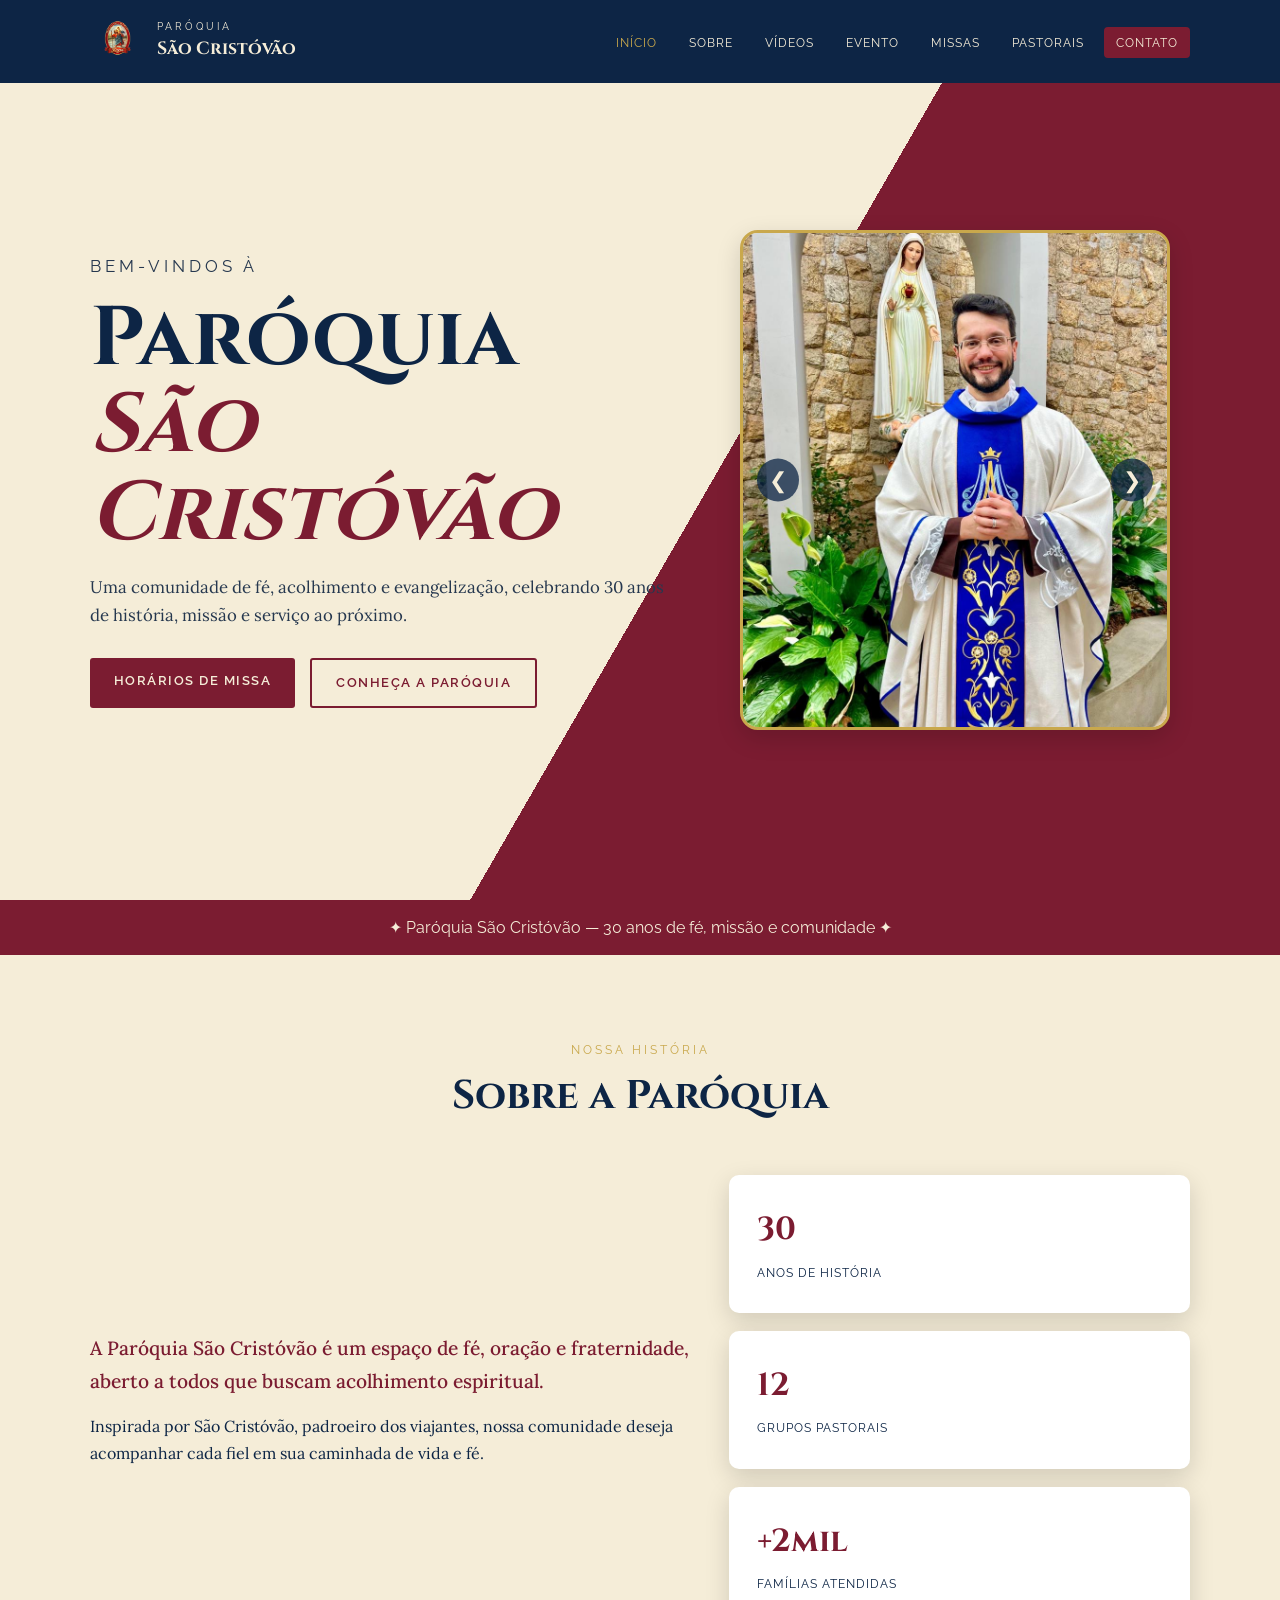
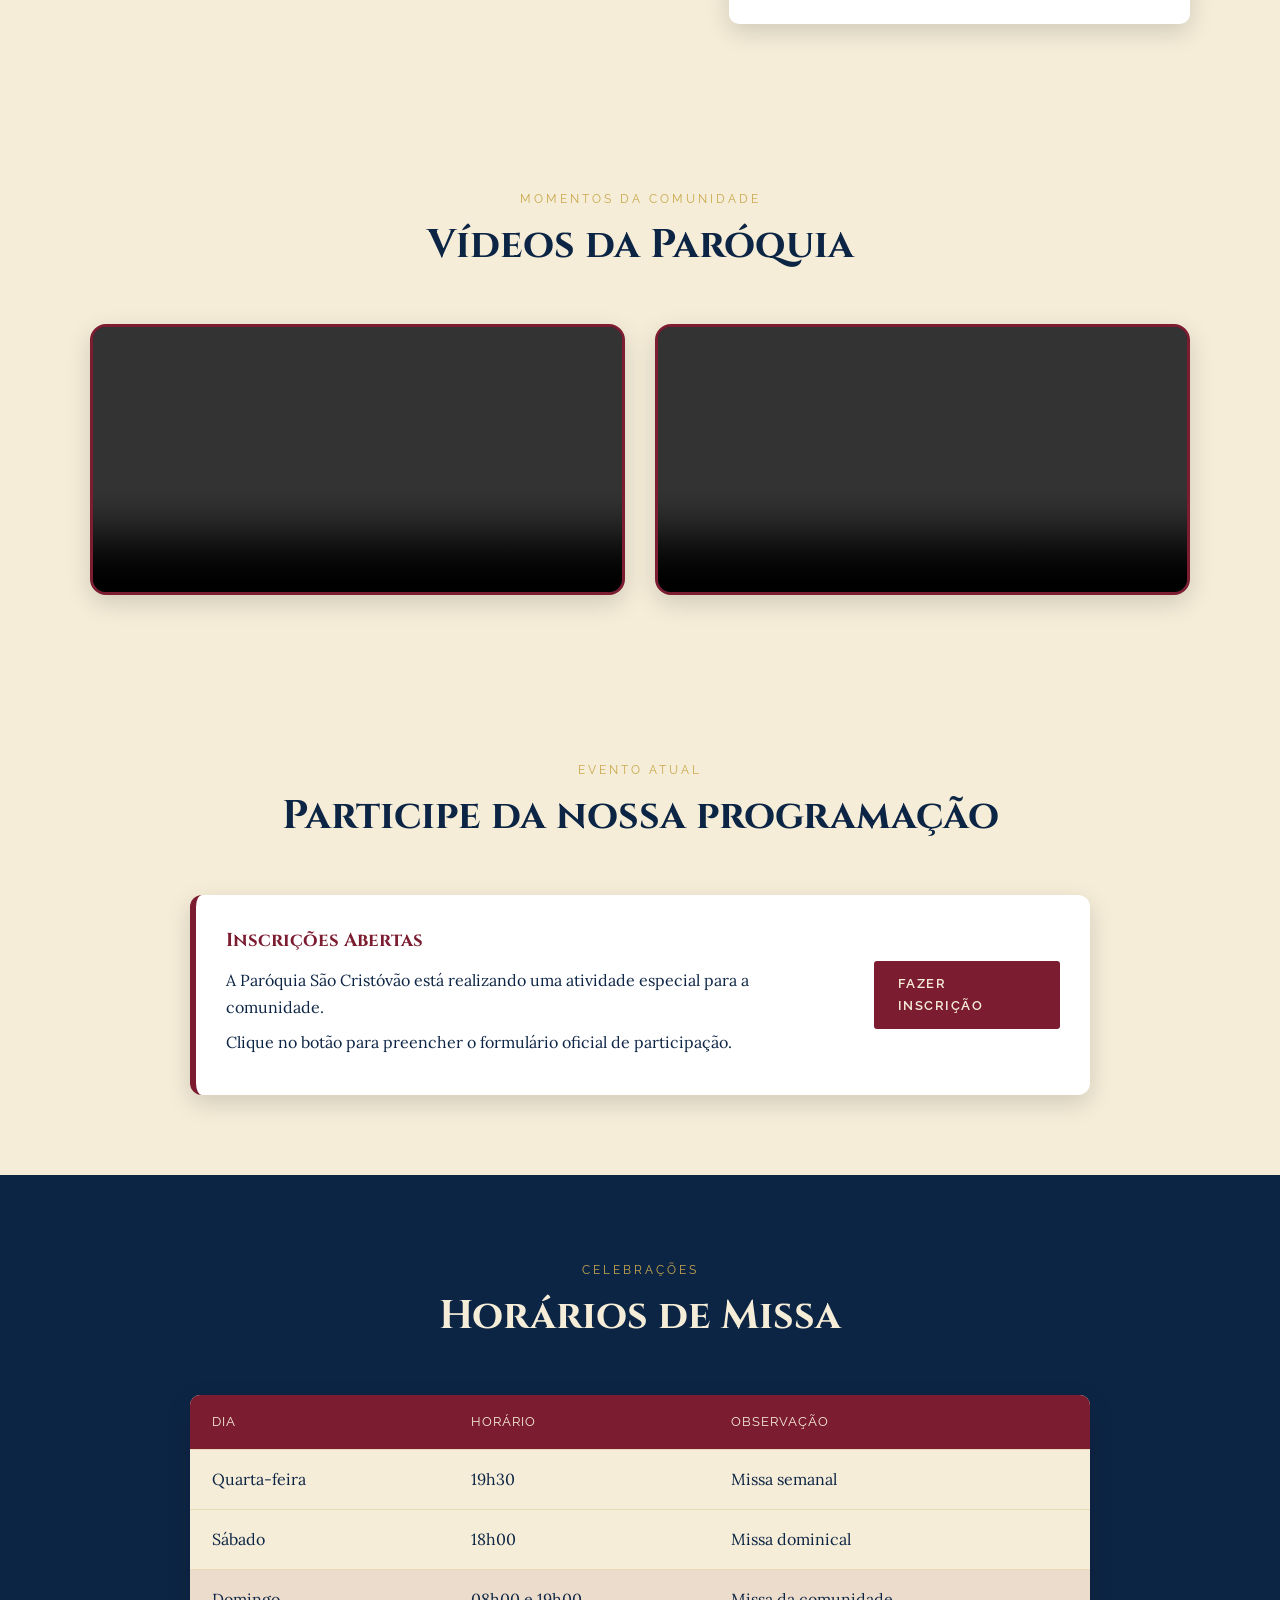
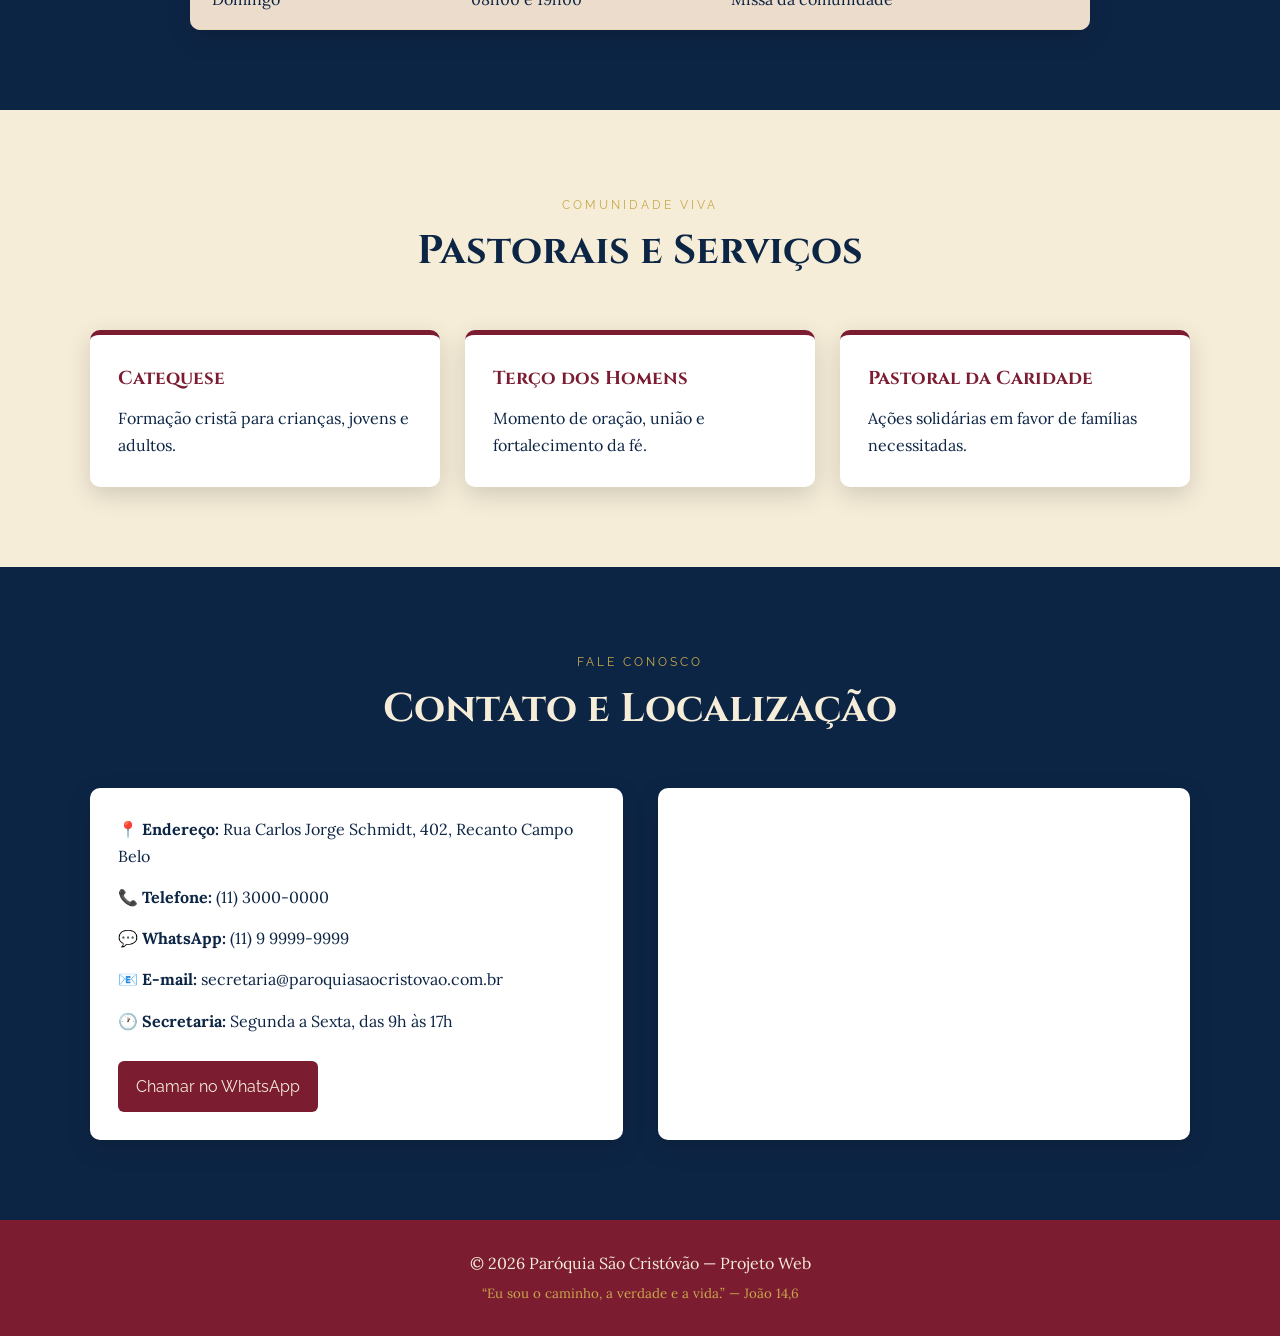
==== Projeto Web - Paróquia/index.html @ 20600995 "Add files via upload" ====
<!DOCTYPE html>
<html lang="pt-BR">
<head>
  <meta charset="UTF-8" />
  <meta name="viewport" content="width=device-width, initial-scale=1.0" />

  <title>Paróquia São Cristóvão</title>

  <link rel="icon" type="image/webp" href="imagens/paróquia logo.webp">
  <link rel="stylesheet" href="style.css" />

  <link rel="preconnect" href="https://fonts.googleapis.com">
  <link rel="preconnect" href="https://fonts.gstatic.com" crossorigin>
  <link href="https://fonts.googleapis.com/css2?family=Cinzel:wght@600;700&family=Lora:wght@400;500&family=Raleway:wght@400;600&display=swap" rel="stylesheet">
</head>
<body>

  <nav class="navbar" id="navbar">
    <div class="logo">
      <img src="imagens/paróquia logo.webp" alt="Logo da Paróquia São Cristóvão">
      <div>
        <small>Paróquia</small>
        <strong>São Cristóvão</strong>
      </div>
    </div>

    <ul class="nav-links" id="navLinks">
      <li><a href="#inicio" class="nav-link">Início</a></li>
      <li><a href="#sobre" class="nav-link">Sobre</a></li>
      <li><a href="#videos" class="nav-link">Vídeos</a></li>
      <li><a href="#evento" class="nav-link">Evento</a></li>
      <li><a href="#missas" class="nav-link">Missas</a></li>
      <li><a href="#pastorais" class="nav-link">Pastorais</a></li>
      <li><a href="#contato" class="nav-link contato-btn">Contato</a></li>
    </ul>

    <button class="hamburger" id="hamburger" aria-label="Abrir menu">
      <span></span>
      <span></span>
      <span></span>
    </button>
  </nav>

  <section class="hero" id="inicio">
    <div class="hero-content">
      <p class="hero-tag">Bem-vindos à</p>
      <h1>Paróquia <span>São Cristóvão</span></h1>
      <p>
        Uma comunidade de fé, acolhimento e evangelização, celebrando 30 anos
        de história, missão e serviço ao próximo.
      </p>

      <div class="hero-buttons">
        <a href="#missas" class="btn primary">Horários de Missa</a>
        <a href="#sobre" class="btn secondary">Conheça a Paróquia</a>
      </div>
    </div>

    <div class="hero-media">
      <div class="carousel">

        <div class="slide active">
          <img src="imagens/Padre_São Cristóvão.JPG" alt="Padre da Paróquia São Cristóvão">
        </div>

        <div class="slide">
          <img src="imagens/comunhao.jpeg" alt="Procissão da comunidade">
        </div>

        <div class="slide">
          <img src="imagens/nossasenhoradefatima.jpeg" alt="Nossa Senhora de Fátima">
        </div>

        <div class="slide">
          <img src="imagens/santamissa.jpg" alt="Santa Missa de Posse">
        </div>

        <div class="slide">
          <img src="imagens/vigario.jpg" alt="Padres da Paróquia São Cristóvão">
        </div>

        <button class="carousel-btn prev" id="prevBtn">❮</button>
        <button class="carousel-btn next" id="nextBtn">❯</button>

      </div>
    </div>
  </section>

  <div class="announcement">
    ✦ Paróquia São Cristóvão — 30 anos de fé, missão e comunidade ✦
  </div>

  <section class="section" id="sobre">
    <div class="section-title">
      <span>Nossa História</span>
      <h2>Sobre a Paróquia</h2>
    </div>

    <div class="sobre-grid">
      <div>
        <p class="lead">
          A Paróquia São Cristóvão é um espaço de fé, oração e fraternidade,
          aberto a todos que buscam acolhimento espiritual.
        </p>

        <p>
          Inspirada por São Cristóvão, padroeiro dos viajantes, nossa comunidade
          deseja acompanhar cada fiel em sua caminhada de vida e fé.
        </p>
      </div>

      <div class="stats">
        <div>
          <strong class="stat-number">30</strong>
          <span>Anos de história</span>
        </div>

        <div>
          <strong class="stat-number">12</strong>
          <span>Grupos pastorais</span>
        </div>

        <div>
          <strong class="stat-number">+2mil</strong>
          <span>Famílias atendidas</span>
        </div>
      </div>
    </div>
  </section>

  <section class="section videos" id="videos">
    <div class="section-title">
      <span>Momentos da Comunidade</span>
      <h2>Vídeos da Paróquia</h2>
    </div>

    <div class="video-grid">
      <video src="videos/Investidura.MOV" autoplay muted loop playsinline controls></video>
      <video src="videos/Terço dos Homens.MOV" autoplay muted loop playsinline controls></video>
    </div>
  </section>

  <section class="section evento" id="evento">
    <div class="section-title">
      <span>Evento Atual</span>
      <h2>Participe da nossa programação</h2>
    </div>

    <div class="evento-box">
      <div class="evento-info">
        <h3>Inscrições Abertas</h3>

        <p>
          A Paróquia São Cristóvão está realizando uma atividade especial para
          a comunidade.
        </p>

        <p>
          Clique no botão para preencher o formulário oficial de participação.
        </p>
      </div>

      <a href="https://forms.gle/pxXa9bzEPuLMuSTw6" target="_blank" class="btn primary">
        Fazer Inscrição
      </a>
    </div>
  </section>

  <section class="section dark" id="missas">
    <div class="section-title light">
      <span>Celebrações</span>
      <h2>Horários de Missa</h2>
    </div>

    <div class="missa-box">
      <div class="missa-row header-row">
        <span>Dia</span>
        <span>Horário</span>
        <span>Observação</span>
      </div>

      <div class="missa-row">
        <span>Quarta-feira</span>
        <span>19h30</span>
        <span>Missa semanal</span>
      </div>

      <div class="missa-row">
        <span>Sábado</span>
        <span>18h00</span>
        <span>Missa dominical</span>
      </div>

      <div class="missa-row destaque">
        <span>Domingo</span>
        <span>08h00 e 19h00</span>
        <span>Missa da comunidade</span>
      </div>
    </div>
  </section>

  <section class="section" id="pastorais">
    <div class="section-title">
      <span>Comunidade Viva</span>
      <h2>Pastorais e Serviços</h2>
    </div>

    <div class="cards">
      <div class="card">
        <h3>Catequese</h3>
        <p>Formação cristã para crianças, jovens e adultos.</p>
      </div>

      <div class="card">
        <h3>Terço dos Homens</h3>
        <p>Momento de oração, união e fortalecimento da fé.</p>
      </div>

      <div class="card">
        <h3>Pastoral da Caridade</h3>
        <p>Ações solidárias em favor de famílias necessitadas.</p>
      </div>
    </div>
  </section>

  <section class="section dark" id="contato">
    <div class="section-title light">
      <span>Fale Conosco</span>
      <h2>Contato e Localização</h2>
    </div>

    <div class="contato-grid">
      <div class="contato-info">
        <p><strong>📍 Endereço:</strong> Rua Carlos Jorge Schmidt, 402, Recanto Campo Belo</p>
        <p><strong>📞 Telefone:</strong> (11) 3000-0000</p>
        <p><strong>💬 WhatsApp:</strong> (11) 9 9999-9999</p>
        <p><strong>📧 E-mail:</strong> secretaria@paroquiasaocristovao.com.br</p>
        <p><strong>🕐 Secretaria:</strong> Segunda a Sexta, das 9h às 17h</p>

        <a href="#" class="whatsapp-btn" id="whatsappBtn">Chamar no WhatsApp</a>
      </div>

      <div class="mapa">
        <iframe
          src="https://www.google.com/maps?q=Rua%20Carlos%20Jorge%20Schmidt%2C%20402%2C%20Recanto%20Campo%20Belo&output=embed"
          width="100%"
          height="100%"
          style="border:0;"
          allowfullscreen=""
          loading="lazy">
        </iframe>
      </div>
    </div>
  </section>

  <footer>
    <p>© 2026 Paróquia São Cristóvão — Projeto Web</p>
    <small>“Eu sou o caminho, a verdade e a vida.” — João 14,6</small>
  </footer>

  <script src="script.js"></script>
</body>
</html>
---- Projeto Web - Paróquia/style.css ----
:root {
  --creme: #f5edd8;
  --creme-escuro: #e8d9b8;
  --vinho: #7b1c31;
  --vinho-claro: #9e2641;
  --azul: #0d2545;
  --azul-medio: #163860;
  --dourado: #c9a84c;
  --branco: #ffffff;
  --sombra: 0 8px 25px rgba(0, 0, 0, 0.15);
}

* {
  margin: 0;
  padding: 0;
  box-sizing: border-box;
}

html {
  scroll-behavior: smooth;
}

body {
  font-family: "Lora", serif;
  background: var(--creme);
  color: var(--azul);
  line-height: 1.7;
}

a {
  text-decoration: none;
  color: inherit;
}

/* NAVBAR */
.navbar {
  position: fixed;
  top: 0;
  width: 100%;
  z-index: 999;
  padding: 14px 7%;
  display: flex;
  justify-content: space-between;
  align-items: center;
  background: var(--azul);
  transition: 0.3s;
}

.navbar.scrolled {
  padding: 10px 7%;
  box-shadow: var(--sombra);
}

.logo {
  display: flex;
  align-items: center;
  gap: 12px;
  color: var(--creme);
}

.logo img {
  width: 55px;
  height: 55px;
  object-fit: contain;
}

.logo small {
  display: block;
  font-family: "Raleway", sans-serif;
  text-transform: uppercase;
  letter-spacing: 3px;
  font-size: 0.65rem;
}

.logo strong {
  font-family: "Cinzel", serif;
  font-size: 1.1rem;
}

.nav-links {
  display: flex;
  gap: 8px;
  list-style: none;
}

.nav-link {
  color: var(--creme);
  font-family: "Raleway", sans-serif;
  text-transform: uppercase;
  font-size: 0.78rem;
  letter-spacing: 1px;
  padding: 8px 12px;
  border-radius: 4px;
  transition: 0.3s;
}

.nav-link:hover,
.active-link {
  color: var(--dourado);
}

.contato-btn {
  background: var(--vinho);
}

.contato-btn:hover {
  background: var(--vinho-claro);
  color: var(--branco);
}

.hamburger {
  display: none;
  flex-direction: column;
  gap: 5px;
  background: none;
  border: none;
  cursor: pointer;
}

.hamburger span {
  width: 26px;
  height: 2px;
  background: var(--creme);
  transition: 0.3s;
}

.hamburger.active span:nth-child(1) {
  transform: translateY(7px) rotate(45deg);
}

.hamburger.active span:nth-child(2) {
  opacity: 0;
}

.hamburger.active span:nth-child(3) {
  transform: translateY(-7px) rotate(-45deg);
}

/* HERO */
.hero {
  min-height: 100vh;
  background: linear-gradient(
    120deg,
    var(--creme) 0%,
    var(--creme) 55%,
    var(--vinho) 55%,
    var(--vinho) 100%
  );
  color: var(--azul);
  display: grid;
  grid-template-columns: 1fr 470px;
  align-items: center;
  gap: 50px;
  padding: 130px 7% 70px;
}

.hero-content {
  max-width: 720px;
}

.hero-tag {
  color: var(--vinho);
  font-family: "Raleway", sans-serif;
  text-transform: uppercase;
  letter-spacing: 4px;
  font-size: 0.85rem;
}

.hero h1 {
  font-family: "Cinzel", serif;
  font-size: clamp(3rem, 7vw, 5.2rem);
  line-height: 1.05;
  margin: 15px 0;
  color: var(--azul);
}

.hero h1 span {
  color: var(--vinho);
  font-style: italic;
}

.hero p {
  max-width: 620px;
  color: #26384f;
  font-size: 1.05rem;
}

.hero-buttons {
  display: flex;
  gap: 15px;
  margin-top: 28px;
  flex-wrap: wrap;
}

.btn {
  font-family: "Raleway", sans-serif;
  text-transform: uppercase;
  font-size: 0.8rem;
  letter-spacing: 1.5px;
  padding: 12px 24px;
  border-radius: 3px;
  transition: 0.3s;
  font-weight: 600;
  display: inline-block;
}

.primary {
  background: var(--vinho);
  color: var(--creme);
}

.primary:hover {
  background: var(--vinho-claro);
  transform: translateY(-3px);
}

.secondary {
  border: 2px solid var(--vinho);
  color: var(--vinho);
}

.secondary:hover {
  background: var(--vinho);
  color: var(--creme);
}

.hero-media {
  display: flex;
  justify-content: center;
}

.carousel {
  width: 430px;
  height: 500px;
  position: relative;
  border-radius: 18px;
  overflow: hidden;
  box-shadow: var(--sombra);
  border: 3px solid var(--dourado);
  background: var(--creme);
}

.slide {
  display: none;
  width: 100%;
  height: 100%;
}

.slide.active {
  display: block;
}

.slide img {
  width: 100%;
  height: 100%;
  object-fit: cover;
}

.carousel-btn {
  position: absolute;
  top: 50%;
  transform: translateY(-50%);
  z-index: 5;
  border: none;
  background: rgba(13, 37, 69, 0.75);
  color: var(--creme);
  font-size: 1.4rem;
  padding: 8px 12px;
  border-radius: 50%;
  cursor: pointer;
}

.carousel-btn:hover {
  background: var(--vinho);
}

.prev {
  left: 14px;
}

.next {
  right: 14px;
}

/* AVISO */
.announcement {
  background: var(--vinho);
  color: var(--creme);
  text-align: center;
  padding: 14px 20px;
  font-family: "Raleway", sans-serif;
}

/* SEÇÕES */
.section {
  padding: 80px 7%;
}

.section-title {
  text-align: center;
  margin-bottom: 45px;
}

.section-title span {
  color: var(--dourado);
  font-family: "Raleway", sans-serif;
  text-transform: uppercase;
  letter-spacing: 3px;
  font-size: 0.75rem;
}

.section-title h2 {
  font-family: "Cinzel", serif;
  font-size: 2.5rem;
  color: var(--azul);
}

.section-title.light h2 {
  color: var(--creme);
}

.dark {
  background: var(--azul);
  color: var(--creme);
}

/* SOBRE */
.sobre-grid {
  display: grid;
  grid-template-columns: 1.3fr 1fr;
  gap: 40px;
  align-items: center;
}

.lead {
  color: var(--vinho);
  font-size: 1.2rem;
  font-weight: 500;
  margin-bottom: 15px;
}

.stats {
  display: grid;
  gap: 18px;
}

.stats div,
.card,
.contato-info {
  background: var(--branco);
  color: var(--azul);
  padding: 28px;
  border-radius: 10px;
  box-shadow: var(--sombra);
}

.stat-number {
  display: block;
  font-family: "Cinzel", serif;
  color: var(--vinho);
  font-size: 2rem;
}

.stats span {
  font-family: "Raleway", sans-serif;
  text-transform: uppercase;
  font-size: 0.75rem;
  letter-spacing: 1px;
}

/* VÍDEOS */
.video-grid {
  display: grid;
  grid-template-columns: repeat(2, 1fr);
  gap: 30px;
}

.video-grid video {
  width: 100%;
  max-height: 430px;
  object-fit: cover;
  border-radius: 16px;
  box-shadow: var(--sombra);
  border: 3px solid var(--vinho);
  background: var(--azul);
}

/* EVENTO */
.evento {
  background: var(--creme);
}

.evento-box {
  max-width: 900px;
  margin: auto;
  background: var(--branco);
  color: var(--azul);
  padding: 30px;
  border-radius: 12px;
  box-shadow: var(--sombra);
  border-left: 6px solid var(--vinho);
  display: flex;
  align-items: center;
  justify-content: space-between;
  gap: 25px;
}

.evento-info h3 {
  color: var(--vinho);
  font-family: "Cinzel", serif;
  margin-bottom: 10px;
}

.evento-info p {
  margin-bottom: 8px;
}

/* MISSAS */
.missa-box {
  max-width: 900px;
  margin: auto;
  background: var(--creme);
  color: var(--azul);
  border-radius: 10px;
  overflow: hidden;
  box-shadow: var(--sombra);
}

.missa-row {
  display: grid;
  grid-template-columns: 1fr 1fr 1.3fr;
  padding: 16px 22px;
  border-bottom: 1px solid var(--creme-escuro);
  cursor: pointer;
}

.missa-row:hover,
.missa-row.destaque {
  background: rgba(123, 28, 49, 0.08);
}

.header-row {
  background: var(--vinho);
  color: var(--creme);
  font-family: "Raleway", sans-serif;
  text-transform: uppercase;
  font-size: 0.8rem;
  letter-spacing: 1px;
  cursor: default;
}

/* PASTORAIS */
.cards {
  display: grid;
  grid-template-columns: repeat(3, 1fr);
  gap: 25px;
}

.card {
  border-top: 5px solid var(--vinho);
  transition: 0.3s;
}

.card:hover {
  transform: translateY(-5px);
}

.card h3 {
  color: var(--vinho);
  font-family: "Cinzel", serif;
  margin-bottom: 10px;
}

/* CONTATO */
.contato-grid {
  display: grid;
  grid-template-columns: 1fr 1fr;
  gap: 35px;
}

.contato-info p {
  margin-bottom: 14px;
}

.whatsapp-btn {
  display: inline-block;
  margin-top: 12px;
  background: var(--vinho);
  color: var(--creme);
  padding: 12px 18px;
  border-radius: 6px;
  font-family: "Raleway", sans-serif;
  transition: 0.3s;
}

.whatsapp-btn:hover {
  background: #25d366;
  color: var(--branco);
}

.mapa {
  min-height: 320px;
  padding: 0;
  overflow: hidden;
  border-radius: 10px;
  box-shadow: var(--sombra);
  background: var(--branco);
}

.mapa iframe {
  width: 100%;
  height: 100%;
  display: block;
}

footer {
  background: var(--vinho);
  color: var(--creme);
  text-align: center;
  padding: 30px 20px;
}

footer small {
  color: var(--dourado);
  display: block;
  margin-top: 6px;
}

/* ANIMAÇÕES */
.reveal {
  opacity: 0;
  transform: translateY(25px);
  transition: 0.7s;
}

.reveal.visible {
  opacity: 1;
  transform: translateY(0);
}

/* RESPONSIVO */
@media (max-width: 850px) {
  .hamburger {
    display: flex;
  }

  .nav-links {
    position: fixed;
    top: 0;
    right: 0;
    width: 260px;
    height: 100vh;
    background: var(--azul);
    flex-direction: column;
    justify-content: center;
    padding: 35px;
    transform: translateX(100%);
    transition: 0.4s;
    box-shadow: -10px 0 30px rgba(0, 0, 0, 0.3);
  }

  .nav-links.open {
    transform: translateX(0);
  }

  .hero {
    grid-template-columns: 1fr;
    background: var(--creme);
    text-align: center;
  }

  .hero p {
    margin: auto;
  }

  .hero-buttons {
    justify-content: center;
  }

  .carousel {
    width: 100%;
    max-width: 430px;
    height: 460px;
  }

  .sobre-grid,
  .cards,
  .contato-grid,
  .video-grid {
    grid-template-columns: 1fr;
  }

  .evento-box {
    flex-direction: column;
    text-align: center;
  }

  .missa-row {
    grid-template-columns: 1fr;
    gap: 5px;
  }
}

@media (max-width: 500px) {
  .navbar {
    padding: 12px 5%;
  }

  .logo img {
    width: 45px;
    height: 45px;
  }

  .section {
    padding: 60px 5%;
  }

  .hero {
    padding-left: 5%;
    padding-right: 5%;
  }

  .hero h1 {
    font-size: 2.7rem;
  }

  .carousel {
    height: 390px;
  }

  .carousel-btn {
    font-size: 1.2rem;
  }
}
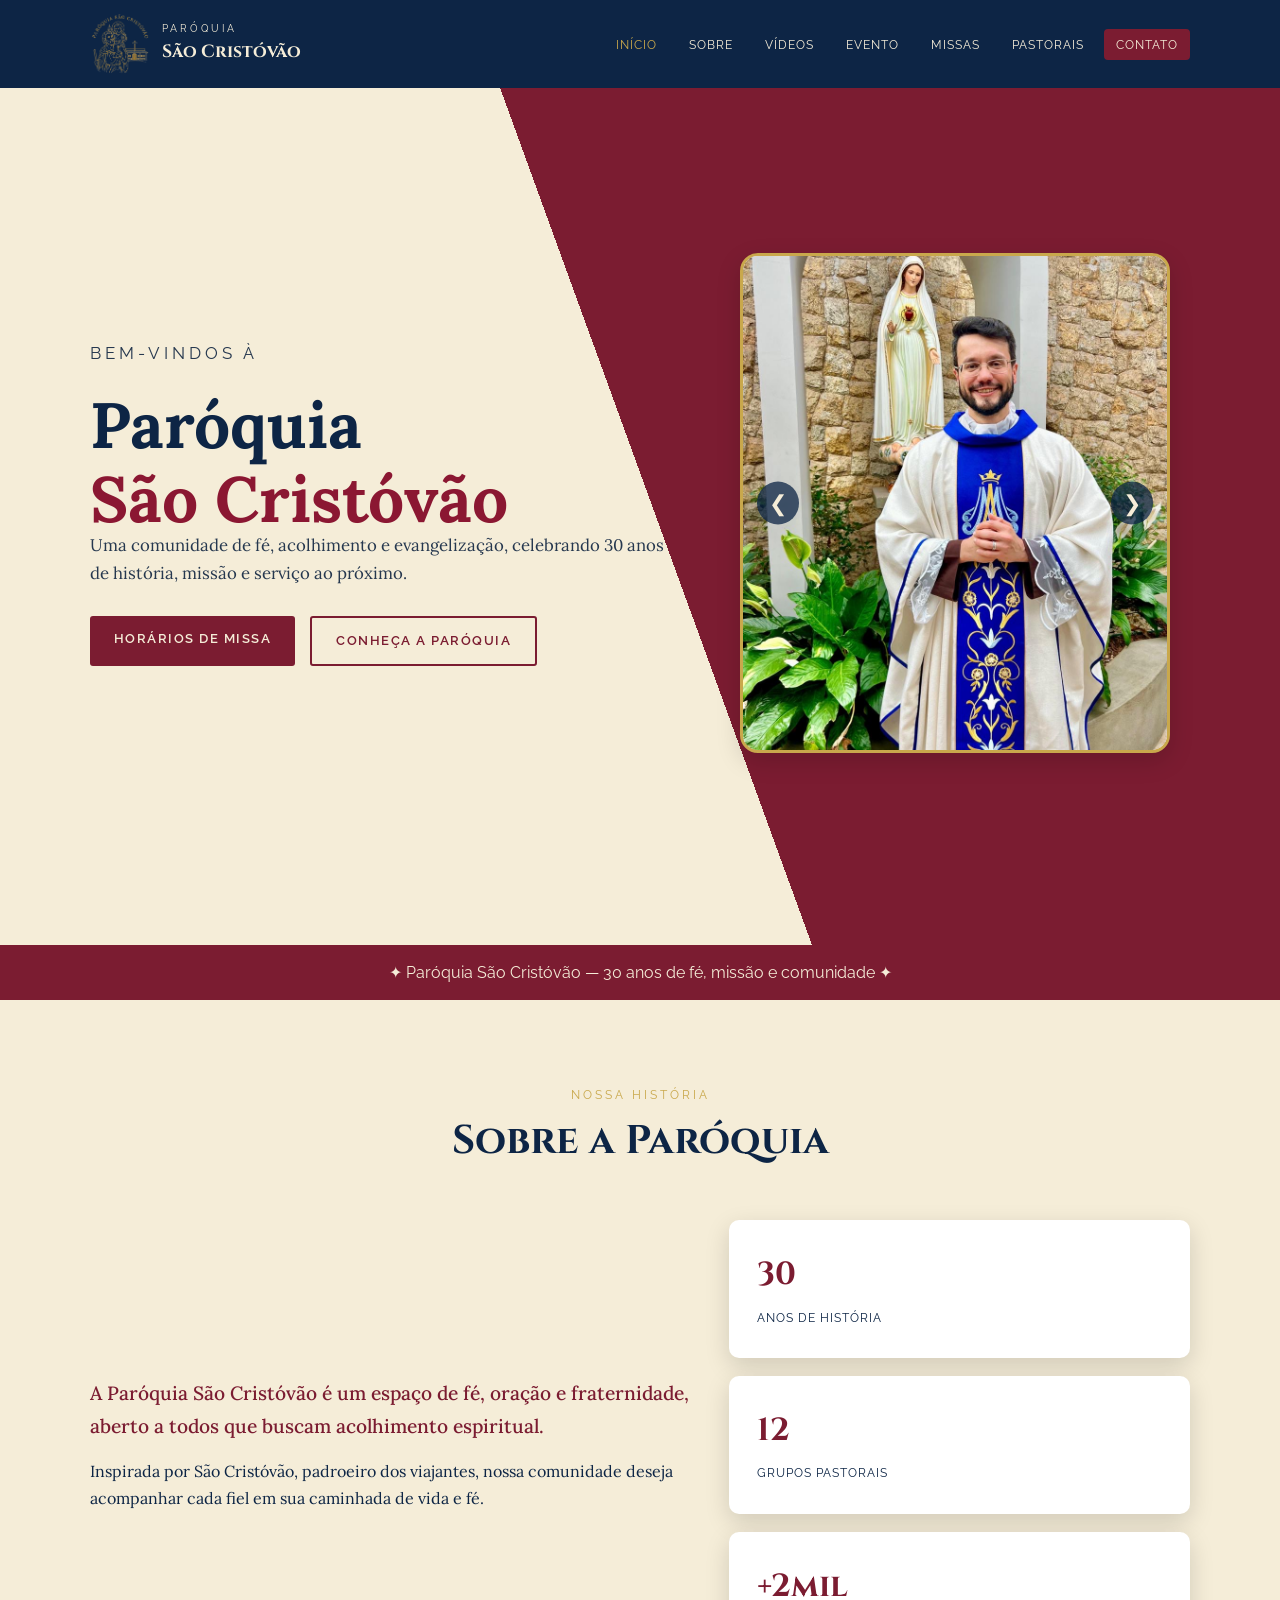
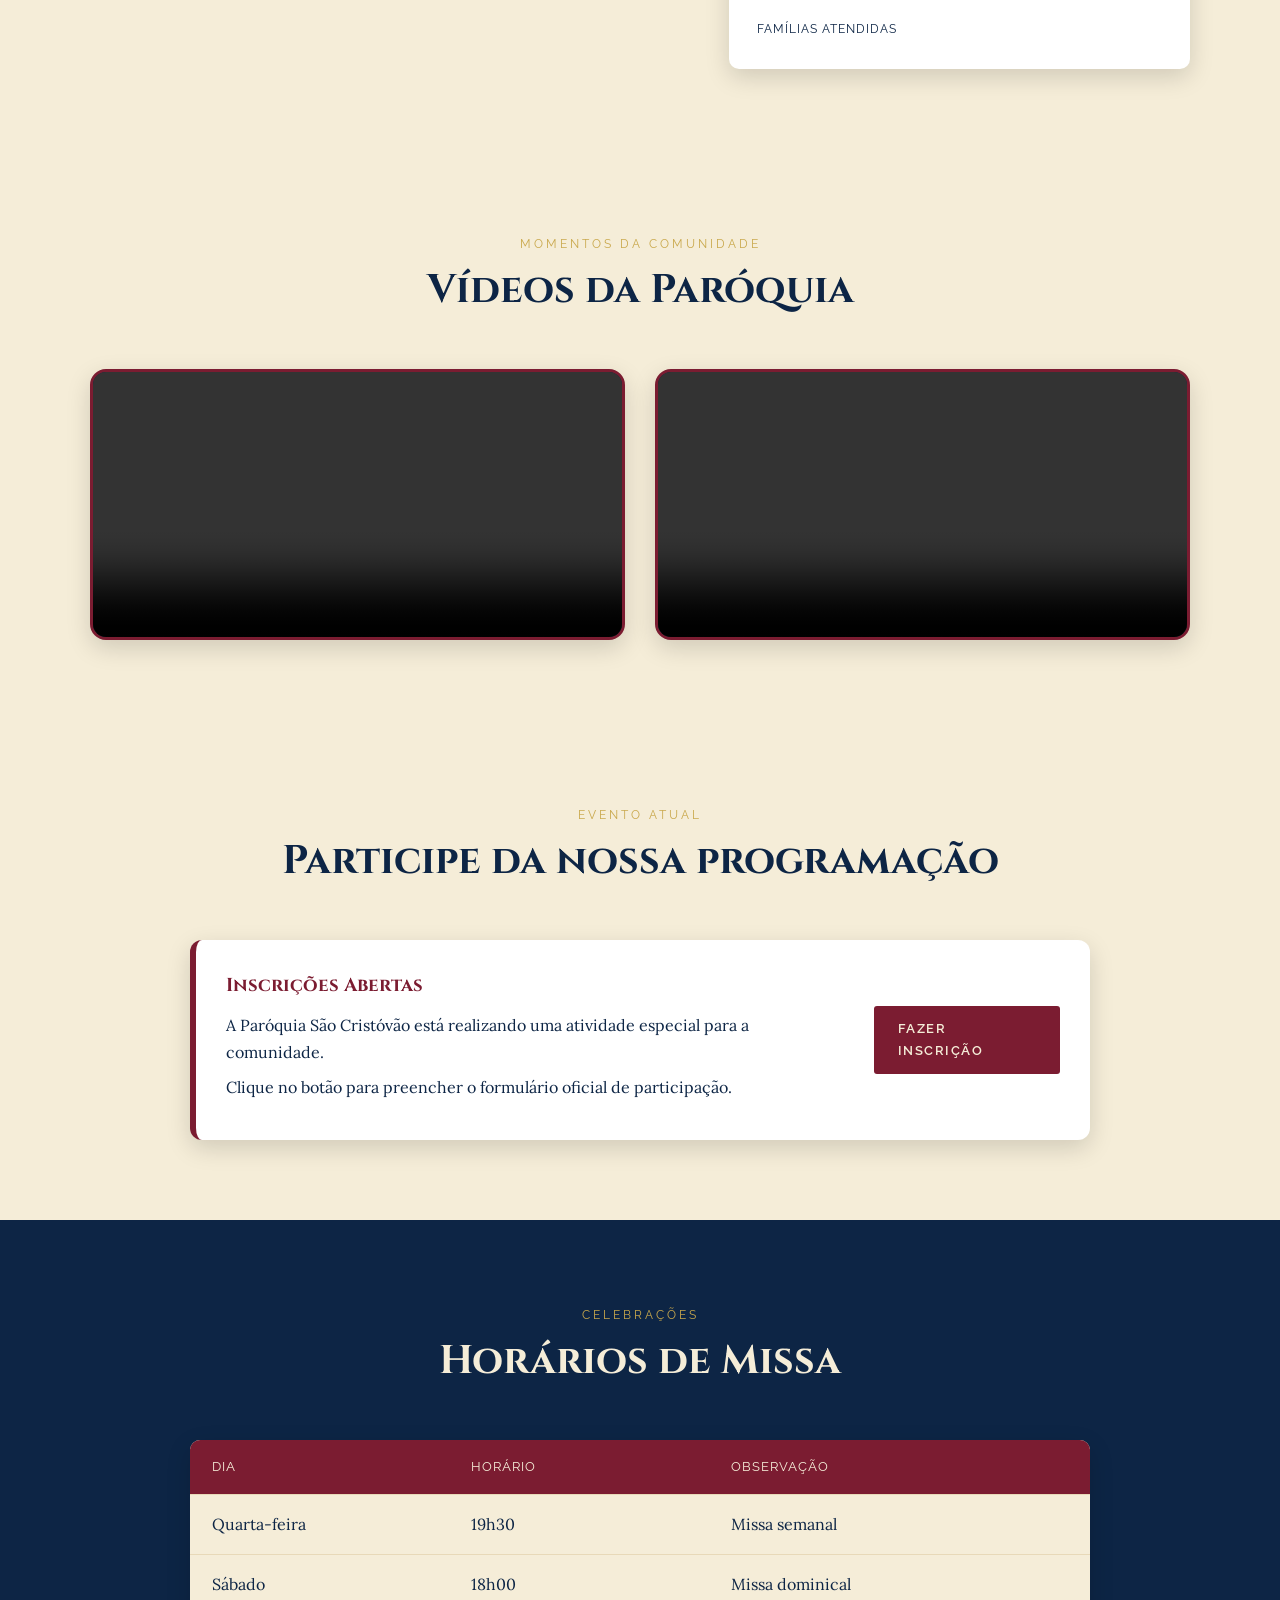
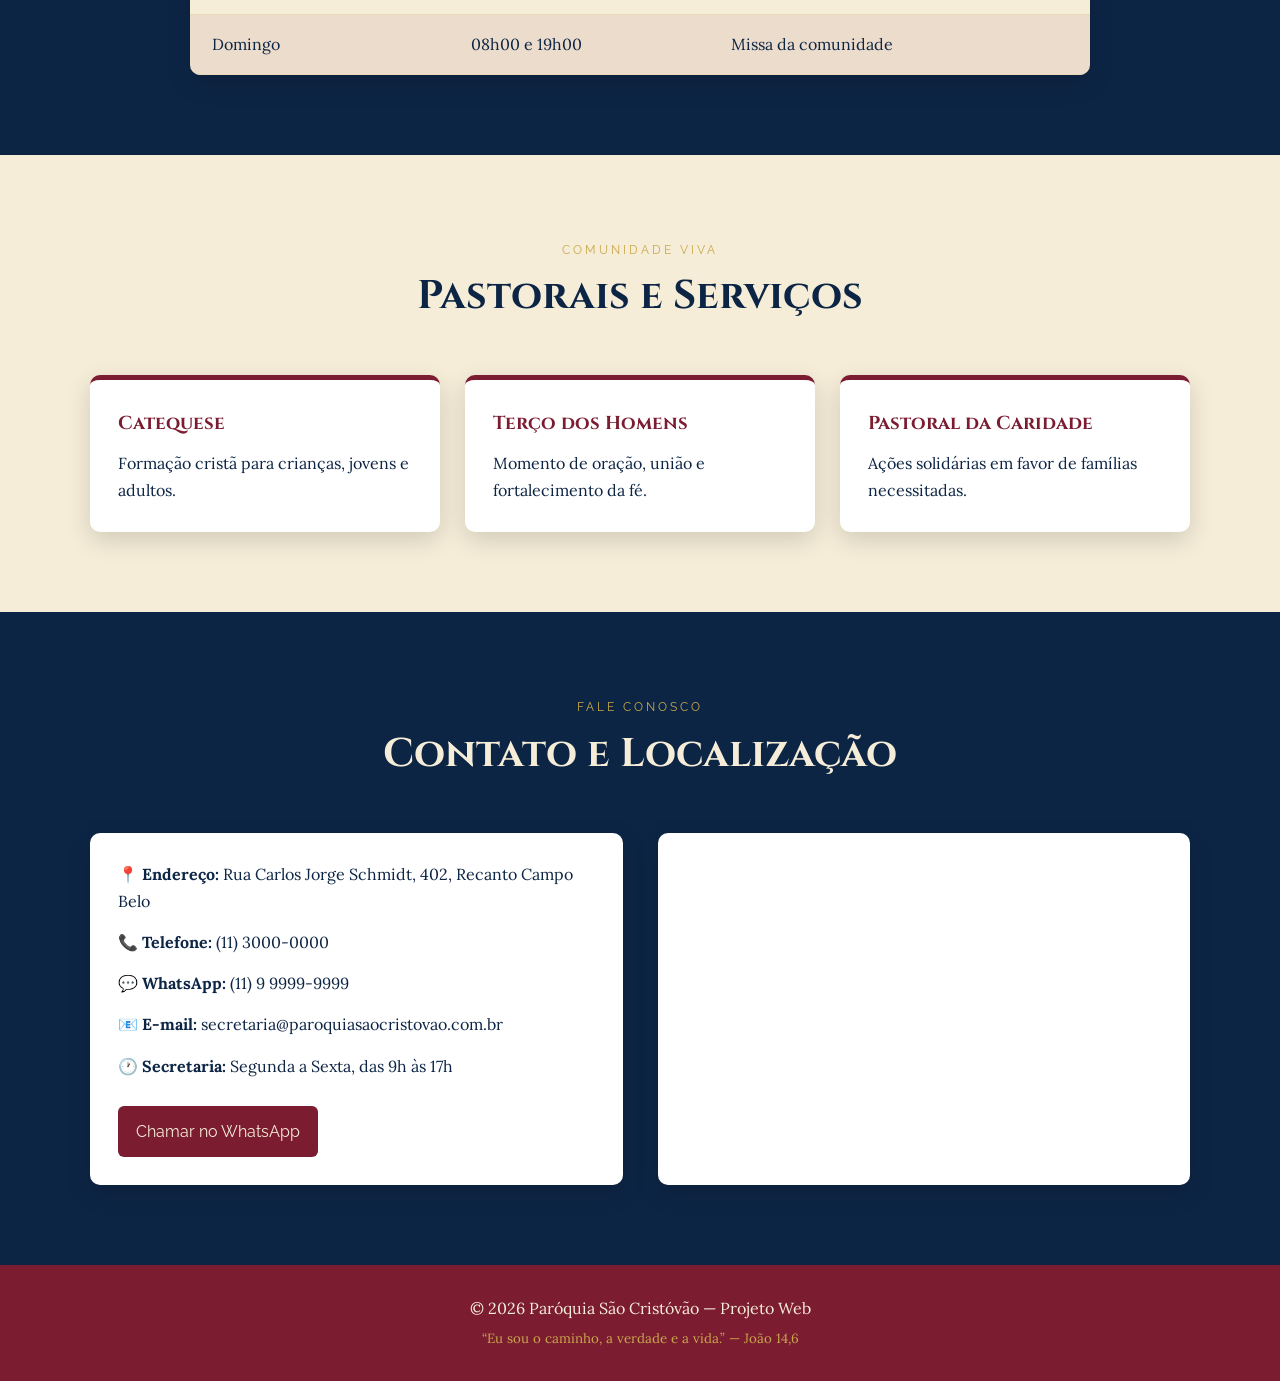
==== commit 5aece804: "Add files via upload" ====
--- a/Projeto Web - Paróquia/index.html
+++ b/Projeto Web - Paróquia/index.html
@@ -1,263 +1,274 @@
-<!DOCTYPE html>
-<html lang="pt-BR">
-<head>
-  <meta charset="UTF-8" />
-  <meta name="viewport" content="width=device-width, initial-scale=1.0" />
-
-  <title>Paróquia São Cristóvão</title>
-
-  <link rel="icon" type="image/webp" href="imagens/paróquia logo.webp">
-  <link rel="stylesheet" href="style.css" />
-
-  <link rel="preconnect" href="https://fonts.googleapis.com">
-  <link rel="preconnect" href="https://fonts.gstatic.com" crossorigin>
-  <link href="https://fonts.googleapis.com/css2?family=Cinzel:wght@600;700&family=Lora:wght@400;500&family=Raleway:wght@400;600&display=swap" rel="stylesheet">
-</head>
-<body>
-
-  <nav class="navbar" id="navbar">
-    <div class="logo">
-      <img src="imagens/paróquia logo.webp" alt="Logo da Paróquia São Cristóvão">
-      <div>
-        <small>Paróquia</small>
-        <strong>São Cristóvão</strong>
-      </div>
+  <!DOCTYPE html>
+  <html lang="pt-BR">
+  <head>
+    <meta charset="UTF-8" />
+    <meta name="viewport" content="width=device-width, initial-scale=1.0" />
+
+    <title>Paróquia São Cristóvão</title>
+
+    <link rel="icon" type="image/png" href="imagens/logo.png">
+    <link rel="stylesheet" href="style.css" />
+
+    <link rel="preconnect" href="https://fonts.googleapis.com">
+    <link rel="preconnect" href="https://fonts.gstatic.com" crossorigin>
+    <link href="https://fonts.googleapis.com/css2?family=Cinzel:wght@600;700&family=Lora:wght@400;500&family=Raleway:wght@400;600&display=swap" rel="stylesheet">
+  </head>
+  <body>
+
+    <nav class="navbar" id="navbar">
+      <div class="logo">
+        <img src="imagens/logo.png" alt="Logo da Paróquia São Cristóvão">
+        <div>
+          <small>Paróquia</small>
+          <strong>São Cristóvão</strong>
+        </div>
+      </div>
+
+      <ul class="nav-links" id="navLinks">
+        <li><a href="#inicio" class="nav-link">Início</a></li>
+        <li><a href="#sobre" class="nav-link">Sobre</a></li>
+        <li><a href="#videos" class="nav-link">Vídeos</a></li>
+        <li><a href="#evento" class="nav-link">Evento</a></li>
+        <li><a href="#missas" class="nav-link">Missas</a></li>
+        <li><a href="#pastorais" class="nav-link">Pastorais</a></li>
+        <li><a href="#contato" class="nav-link contato-btn">Contato</a></li>
+      </ul>
+
+      <button class="hamburger" id="hamburger" aria-label="Abrir menu">
+        <span></span>
+        <span></span>
+        <span></span>
+      </button>
+    </nav>
+
+    <section class="hero" id="inicio">
+      <div class="hero-content">
+        <p class="hero-tag">Bem-vindos à</p>  
+        <h1>
+            <span class="linha1">Paróquia</span>
+            <span class="linha2">São Cristóvão</span>
+          </h1>
+        <p>
+          Uma comunidade de fé, acolhimento e evangelização, celebrando 30 anos
+          de história, missão e serviço ao próximo.
+        </p>
+
+        <div class="hero-buttons">
+          <a href="#missas" class="btn primary">Horários de Missa</a>
+          <a href="#sobre" class="btn secondary">Conheça a Paróquia</a>
+        </div>
+      </div>
+
+      <div class="hero-media">
+        <div class="carousel">
+
+          <div class="slide active">
+            <img src="imagens/Padre_São Cristóvão.JPG" alt="Padre da Paróquia São Cristóvão">
+          </div>
+
+          <div class="slide">
+            <img src="imagens/comunhao.jpeg" alt="Procissão da comunidade">
+          </div>
+
+          <div class="slide">
+            <img src="imagens/nossasenhoradefatima.jpeg" alt="Nossa Senhora de Fátima">
+          </div>
+
+          <div class="slide">
+            <img src="imagens/santamissa.jpg" alt="Santa Missa de Posse">
+          </div>
+
+          <div class="slide">
+            <img src="imagens/vigario.jpg" alt="Padres da Paróquia São Cristóvão">
+          </div>
+
+          <button class="carousel-btn prev" id="prevBtn">❮</button>
+          <button class="carousel-btn next" id="nextBtn">❯</button>
+
+        </div>
+      </div>
+    </section>
+
+    <div class="announcement">
+      ✦ Paróquia São Cristóvão — 30 anos de fé, missão e comunidade ✦
     </div>
 
-    <ul class="nav-links" id="navLinks">
-      <li><a href="#inicio" class="nav-link">Início</a></li>
-      <li><a href="#sobre" class="nav-link">Sobre</a></li>
-      <li><a href="#videos" class="nav-link">Vídeos</a></li>
-      <li><a href="#evento" class="nav-link">Evento</a></li>
-      <li><a href="#missas" class="nav-link">Missas</a></li>
-      <li><a href="#pastorais" class="nav-link">Pastorais</a></li>
-      <li><a href="#contato" class="nav-link contato-btn">Contato</a></li>
-    </ul>
-
-    <button class="hamburger" id="hamburger" aria-label="Abrir menu">
-      <span></span>
-      <span></span>
-      <span></span>
-    </button>
-  </nav>
-
-  <section class="hero" id="inicio">
-    <div class="hero-content">
-      <p class="hero-tag">Bem-vindos à</p>
-      <h1>Paróquia <span>São Cristóvão</span></h1>
-      <p>
-        Uma comunidade de fé, acolhimento e evangelização, celebrando 30 anos
-        de história, missão e serviço ao próximo.
-      </p>
-
-      <div class="hero-buttons">
-        <a href="#missas" class="btn primary">Horários de Missa</a>
-        <a href="#sobre" class="btn secondary">Conheça a Paróquia</a>
-      </div>
-    </div>
-
-    <div class="hero-media">
-      <div class="carousel">
-
-        <div class="slide active">
-          <img src="imagens/Padre_São Cristóvão.JPG" alt="Padre da Paróquia São Cristóvão">
-        </div>
-
-        <div class="slide">
-          <img src="imagens/comunhao.jpeg" alt="Procissão da comunidade">
-        </div>
-
-        <div class="slide">
-          <img src="imagens/nossasenhoradefatima.jpeg" alt="Nossa Senhora de Fátima">
-        </div>
-
-        <div class="slide">
-          <img src="imagens/santamissa.jpg" alt="Santa Missa de Posse">
-        </div>
-
-        <div class="slide">
-          <img src="imagens/vigario.jpg" alt="Padres da Paróquia São Cristóvão">
-        </div>
-
-        <button class="carousel-btn prev" id="prevBtn">❮</button>
-        <button class="carousel-btn next" id="nextBtn">❯</button>
-
-      </div>
-    </div>
-  </section>
-
-  <div class="announcement">
-    ✦ Paróquia São Cristóvão — 30 anos de fé, missão e comunidade ✦
-  </div>
-
-  <section class="section" id="sobre">
-    <div class="section-title">
-      <span>Nossa História</span>
-      <h2>Sobre a Paróquia</h2>
-    </div>
-
-    <div class="sobre-grid">
-      <div>
-        <p class="lead">
-          A Paróquia São Cristóvão é um espaço de fé, oração e fraternidade,
-          aberto a todos que buscam acolhimento espiritual.
-        </p>
-
-        <p>
-          Inspirada por São Cristóvão, padroeiro dos viajantes, nossa comunidade
-          deseja acompanhar cada fiel em sua caminhada de vida e fé.
-        </p>
-      </div>
-
-      <div class="stats">
+    <section class="section" id="sobre">
+      <div class="section-title">
+        <span>Nossa História</span>
+        <h2>Sobre a Paróquia</h2>
+      </div>
+
+      <div class="sobre-grid">
         <div>
-          <strong class="stat-number">30</strong>
-          <span>Anos de história</span>
-        </div>
-
-        <div>
-          <strong class="stat-number">12</strong>
-          <span>Grupos pastorais</span>
-        </div>
-
-        <div>
-          <strong class="stat-number">+2mil</strong>
-          <span>Famílias atendidas</span>
-        </div>
-      </div>
-    </div>
-  </section>
-
-  <section class="section videos" id="videos">
-    <div class="section-title">
-      <span>Momentos da Comunidade</span>
-      <h2>Vídeos da Paróquia</h2>
-    </div>
-
-    <div class="video-grid">
-      <video src="videos/Investidura.MOV" autoplay muted loop playsinline controls></video>
-      <video src="videos/Terço dos Homens.MOV" autoplay muted loop playsinline controls></video>
-    </div>
-  </section>
-
-  <section class="section evento" id="evento">
-    <div class="section-title">
-      <span>Evento Atual</span>
-      <h2>Participe da nossa programação</h2>
-    </div>
-
-    <div class="evento-box">
-      <div class="evento-info">
-        <h3>Inscrições Abertas</h3>
-
-        <p>
-          A Paróquia São Cristóvão está realizando uma atividade especial para
-          a comunidade.
-        </p>
-
-        <p>
-          Clique no botão para preencher o formulário oficial de participação.
-        </p>
-      </div>
-
-      <a href="https://forms.gle/pxXa9bzEPuLMuSTw6" target="_blank" class="btn primary">
-        Fazer Inscrição
-      </a>
-    </div>
-  </section>
-
-  <section class="section dark" id="missas">
-    <div class="section-title light">
-      <span>Celebrações</span>
-      <h2>Horários de Missa</h2>
-    </div>
-
-    <div class="missa-box">
-      <div class="missa-row header-row">
-        <span>Dia</span>
-        <span>Horário</span>
-        <span>Observação</span>
-      </div>
-
-      <div class="missa-row">
-        <span>Quarta-feira</span>
-        <span>19h30</span>
-        <span>Missa semanal</span>
-      </div>
-
-      <div class="missa-row">
-        <span>Sábado</span>
-        <span>18h00</span>
-        <span>Missa dominical</span>
-      </div>
-
-      <div class="missa-row destaque">
-        <span>Domingo</span>
-        <span>08h00 e 19h00</span>
-        <span>Missa da comunidade</span>
-      </div>
-    </div>
-  </section>
-
-  <section class="section" id="pastorais">
-    <div class="section-title">
-      <span>Comunidade Viva</span>
-      <h2>Pastorais e Serviços</h2>
-    </div>
-
-    <div class="cards">
-      <div class="card">
-        <h3>Catequese</h3>
-        <p>Formação cristã para crianças, jovens e adultos.</p>
-      </div>
-
-      <div class="card">
-        <h3>Terço dos Homens</h3>
-        <p>Momento de oração, união e fortalecimento da fé.</p>
-      </div>
-
-      <div class="card">
-        <h3>Pastoral da Caridade</h3>
-        <p>Ações solidárias em favor de famílias necessitadas.</p>
-      </div>
-    </div>
-  </section>
-
-  <section class="section dark" id="contato">
-    <div class="section-title light">
-      <span>Fale Conosco</span>
-      <h2>Contato e Localização</h2>
-    </div>
-
-    <div class="contato-grid">
-      <div class="contato-info">
-        <p><strong>📍 Endereço:</strong> Rua Carlos Jorge Schmidt, 402, Recanto Campo Belo</p>
-        <p><strong>📞 Telefone:</strong> (11) 3000-0000</p>
-        <p><strong>💬 WhatsApp:</strong> (11) 9 9999-9999</p>
-        <p><strong>📧 E-mail:</strong> secretaria@paroquiasaocristovao.com.br</p>
-        <p><strong>🕐 Secretaria:</strong> Segunda a Sexta, das 9h às 17h</p>
-
-        <a href="#" class="whatsapp-btn" id="whatsappBtn">Chamar no WhatsApp</a>
-      </div>
-
-      <div class="mapa">
-        <iframe
-          src="https://www.google.com/maps?q=Rua%20Carlos%20Jorge%20Schmidt%2C%20402%2C%20Recanto%20Campo%20Belo&output=embed"
-          width="100%"
-          height="100%"
-          style="border:0;"
-          allowfullscreen=""
-          loading="lazy">
-        </iframe>
-      </div>
-    </div>
-  </section>
-
-  <footer>
-    <p>© 2026 Paróquia São Cristóvão — Projeto Web</p>
-    <small>“Eu sou o caminho, a verdade e a vida.” — João 14,6</small>
-  </footer>
-
-  <script src="script.js"></script>
-</body>
-</html>+          <p class="lead">
+            A Paróquia São Cristóvão é um espaço de fé, oração e fraternidade,
+            aberto a todos que buscam acolhimento espiritual.
+          </p>
+
+          <p>
+            Inspirada por São Cristóvão, padroeiro dos viajantes, nossa comunidade
+            deseja acompanhar cada fiel em sua caminhada de vida e fé.
+          </p>
+        </div>
+
+        <div class="stats">
+          <div>
+            <strong class="stat-number">30</strong>
+            <span>Anos de história</span>
+          </div>
+
+          <div>
+            <strong class="stat-number">12</strong>
+            <span>Grupos pastorais</span>
+          </div>
+
+          <div>
+            <strong class="stat-number">+2mil</strong>
+            <span>Famílias atendidas</span>
+          </div>
+        </div>
+      </div>
+    </section>
+
+    <section class="section videos" id="videos">
+      <div class="section-title">
+        <span>Momentos da Comunidade</span>
+        <h2>Vídeos da Paróquia</h2>
+      </div>
+
+      <div class="video-grid">
+      <video controls>
+      <source src="videos/video1.mp4" type="video/mp4">
+     Seu navegador não suporta vídeo.
+      </video>
+
+      <video controls>
+      <source src="videos/video2.mp4" type="video/mp4">
+      Seu navegador não suporta vídeo.
+      </video>
+      </div>
+    </section>
+
+
+    <section class="section evento" id="evento">
+      <div class="section-title">
+        <span>Evento Atual</span>
+        <h2>Participe da nossa programação</h2>
+      </div>
+
+      <div class="evento-box">
+        <div class="evento-info">
+          <h3>Inscrições Abertas</h3>
+
+          <p>
+            A Paróquia São Cristóvão está realizando uma atividade especial para
+            a comunidade.
+          </p>
+
+          <p>
+            Clique no botão para preencher o formulário oficial de participação.
+          </p>
+        </div>
+
+        <a href="https://forms.gle/pxXa9bzEPuLMuSTw6" target="_blank" class="btn primary">
+          Fazer Inscrição
+        </a>
+      </div>
+    </section>
+
+    <section class="section dark" id="missas">
+      <div class="section-title light">
+        <span>Celebrações</span>
+        <h2>Horários de Missa</h2>
+      </div>
+
+      <div class="missa-box">
+        <div class="missa-row header-row">
+          <span>Dia</span>
+          <span>Horário</span>
+          <span>Observação</span>
+        </div>
+
+        <div class="missa-row">
+          <span>Quarta-feira</span>
+          <span>19h30</span>
+          <span>Missa semanal</span>  
+        </div>
+
+        <div class="missa-row">
+          <span>Sábado</span>
+          <span>18h00</span>
+          <span>Missa dominical</span>
+        </div>
+
+        <div class="missa-row destaque">
+          <span>Domingo</span>
+          <span>08h00 e 19h00</span>
+          <span>Missa da comunidade</span>
+        </div>
+      </div>
+    </section>
+
+    <section class="section" id="pastorais">
+      <div class="section-title">
+        <span>Comunidade Viva</span>
+        <h2>Pastorais e Serviços</h2>
+      </div>
+
+      <div class="cards">
+        <div class="card">
+          <h3>Catequese</h3>
+          <p>Formação cristã para crianças, jovens e adultos.</p>
+        </div>
+
+        <div class="card">
+          <h3>Terço dos Homens</h3>
+          <p>Momento de oração, união e fortalecimento da fé.</p>
+        </div>
+
+        <div class="card">
+          <h3>Pastoral da Caridade</h3>
+          <p>Ações solidárias em favor de famílias necessitadas.</p>
+        </div>
+      </div>
+    </section>
+
+    <section class="section dark" id="contato">
+      <div class="section-title light">
+        <span>Fale Conosco</span>
+        <h2>Contato e Localização</h2>
+      </div>
+
+      <div class="contato-grid">
+        <div class="contato-info">
+          <p><strong>📍 Endereço:</strong> Rua Carlos Jorge Schmidt, 402, Recanto Campo Belo</p>
+          <p><strong>📞 Telefone:</strong> (11) 3000-0000</p>
+          <p><strong>💬 WhatsApp:</strong> (11) 9 9999-9999</p>
+          <p><strong>📧 E-mail:</strong> secretaria@paroquiasaocristovao.com.br</p>
+          <p><strong>🕐 Secretaria:</strong> Segunda a Sexta, das 9h às 17h</p>
+
+          <a href="#" class="whatsapp-btn" id="whatsappBtn">Chamar no WhatsApp</a>
+        </div>
+
+        <div class="mapa">
+          <iframe
+            src="https://www.google.com/maps?q=Rua%20Carlos%20Jorge%20Schmidt%2C%20402%2C%20Recanto%20Campo%20Belo&output=embed"
+            width="100%"
+            height="100%"
+            style="border:0;"
+            allowfullscreen=""
+            loading="lazy">
+          </iframe>
+        </div>
+      </div>
+    </section>
+
+    <footer>
+      <p>© 2026 Paróquia São Cristóvão — Projeto Web</p>
+      <small>“Eu sou o caminho, a verdade e a vida.” — João 14,6</small>
+    </footer>
+
+    <script src="script.js"></script>
+  </body>
+  </html>
--- a/Projeto Web - Paróquia/style.css
+++ b/Projeto Web - Paróquia/style.css
@@ -59,8 +59,8 @@
 }
 
 .logo img {
-  width: 55px;
-  height: 55px;
+  width: 60px;
+  height: 60px;
   object-fit: contain;
 }
 
@@ -138,14 +138,14 @@
 
 /* HERO */
 .hero {
-  min-height: 100vh;
+  min-height: 105vh;
   background: linear-gradient(
-    120deg,
-    var(--creme) 0%,
-    var(--creme) 55%,
-    var(--vinho) 55%,
-    var(--vinho) 100%
-  );
+  -110deg,
+  var(--vinho) 0%,
+  var(--vinho) 50%,
+  var(--creme) 50%,
+  var(--creme) 100%
+);
   color: var(--azul);
   display: grid;
   grid-template-columns: 1fr 470px;
@@ -166,17 +166,28 @@
   font-size: 0.85rem;
 }
 
-.hero h1 {
-  font-family: "Cinzel", serif;
-  font-size: clamp(3rem, 7vw, 5.2rem);
-  line-height: 1.05;
-  margin: 15px 0;
-  color: var(--azul);
-}
-
-.hero h1 span {
+.hero-tag{
   color: var(--vinho);
-  font-style: italic;
+  font-family: "Raleway", sans-serif;
+  text-transform: uppercase;
+  letter-spacing: 4px;
+  font-size: 0.85rem;
+  margin-bottom: 25px;
+}
+
+.linha1{
+    display:block;
+    color:#0d2545;
+    font-size: clamp(3rem, 5vw, 6.2rem);
+    line-height: 1;
+}
+
+.linha2{
+    display:block;
+    color:#8b1732;
+    font-size: clamp(3rem, 5vw, 6.2rem);
+    line-height: 1;
+    margin-top: 10px;
 }
 
 .hero p {
@@ -605,6 +616,7 @@
   .navbar {
     padding: 12px 5%;
   }
+    
 
   .logo img {
     width: 45px;
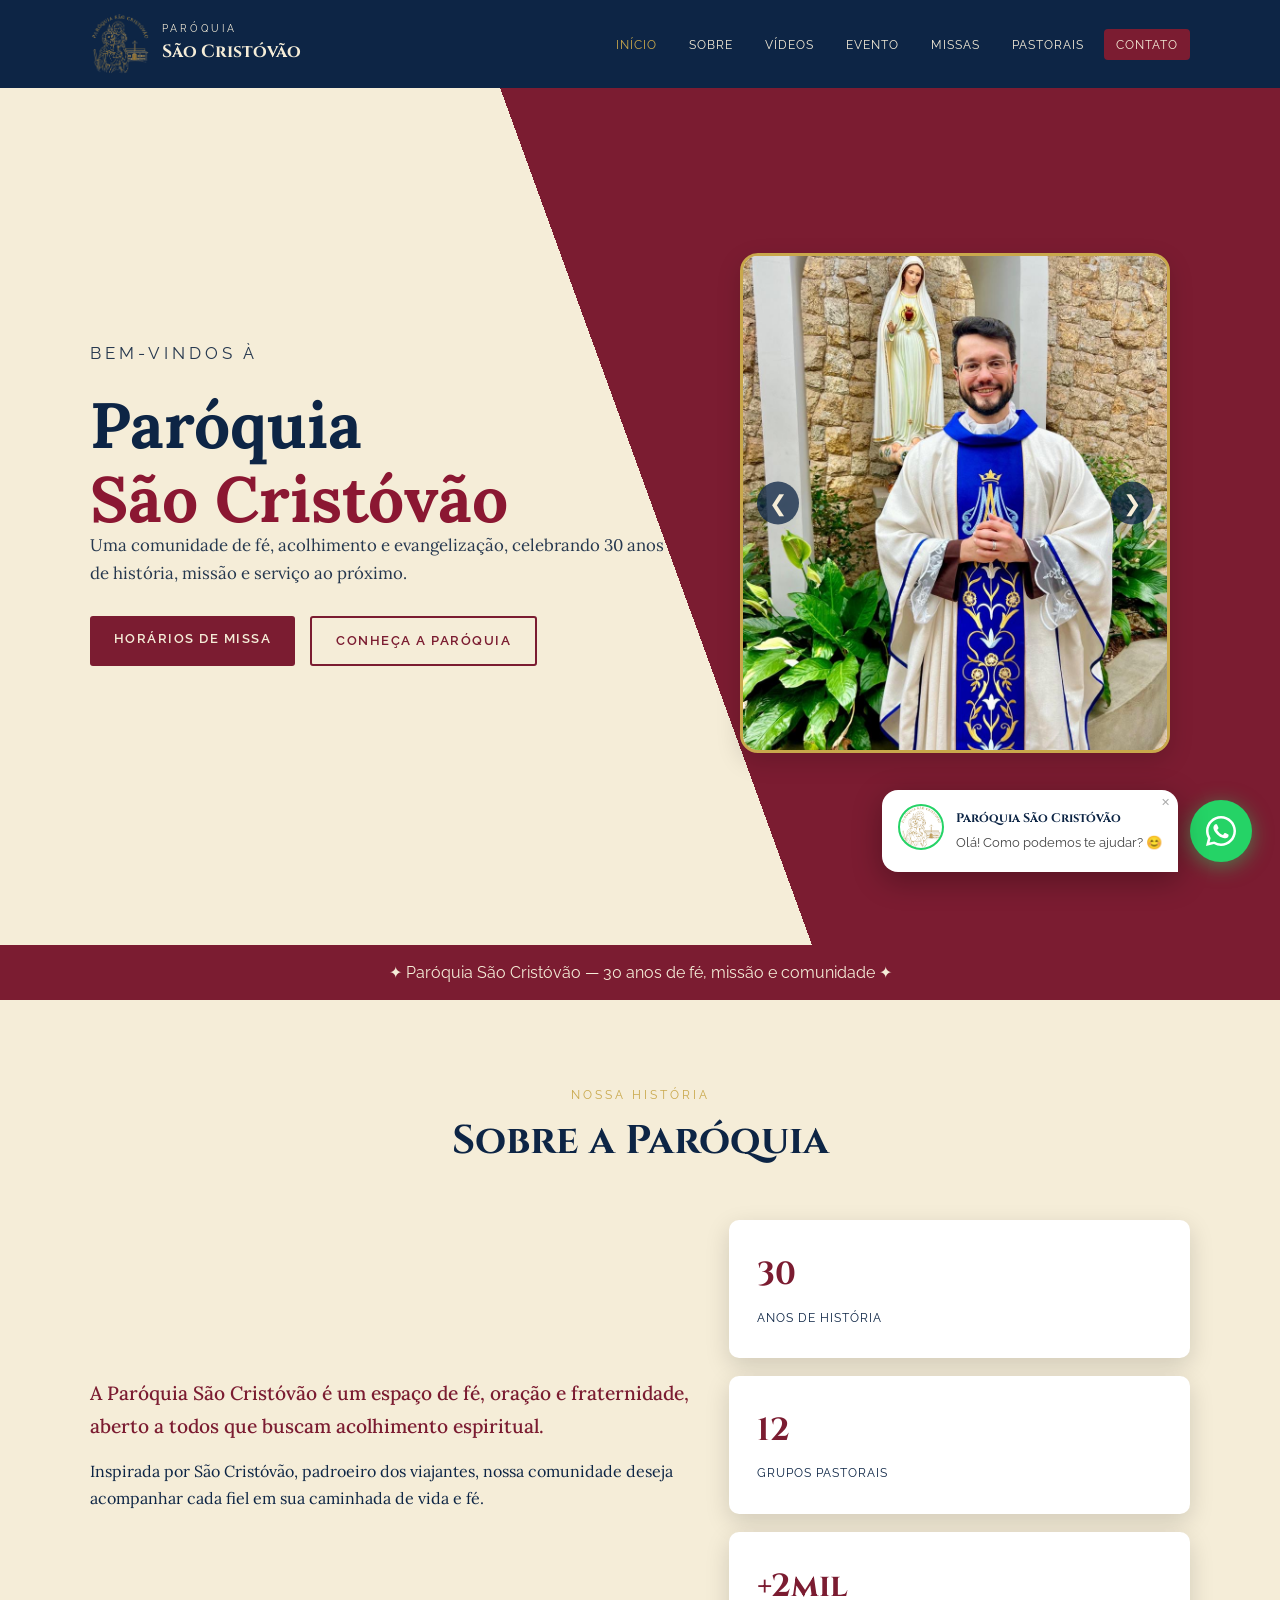
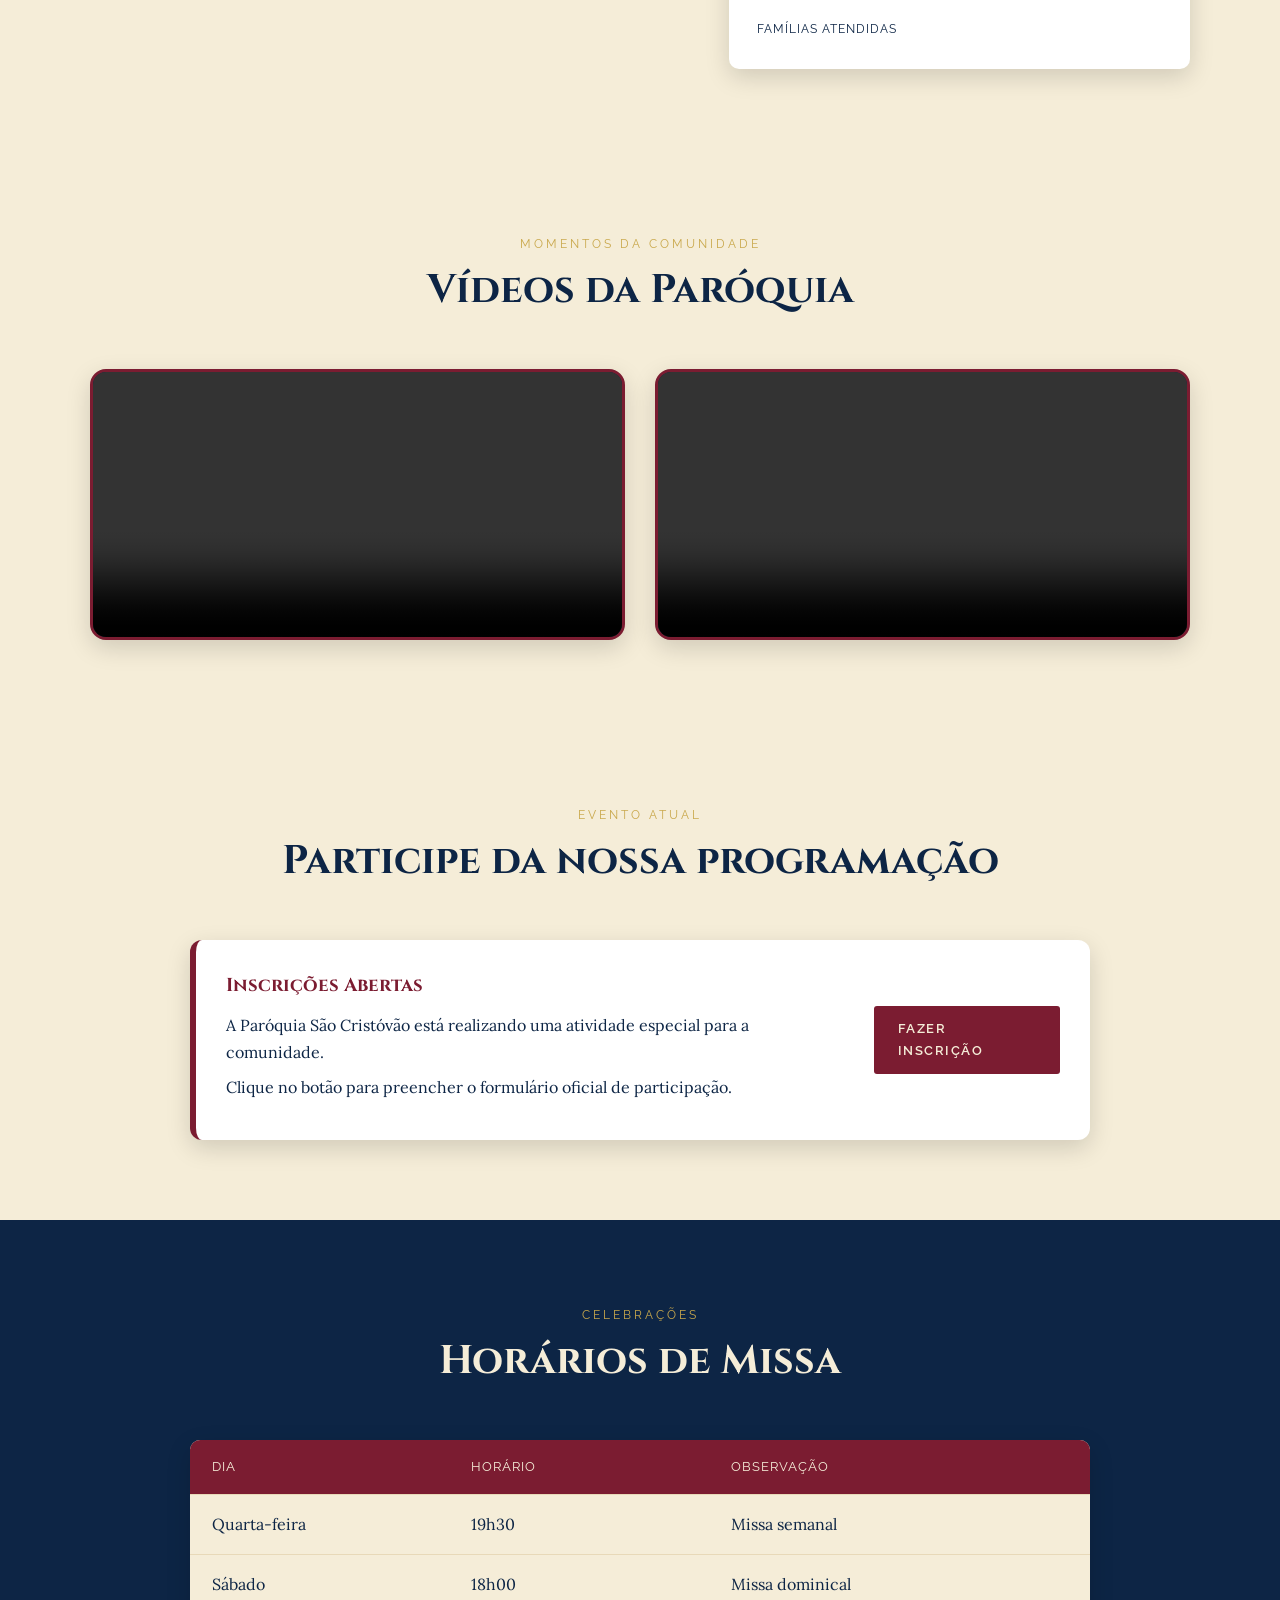
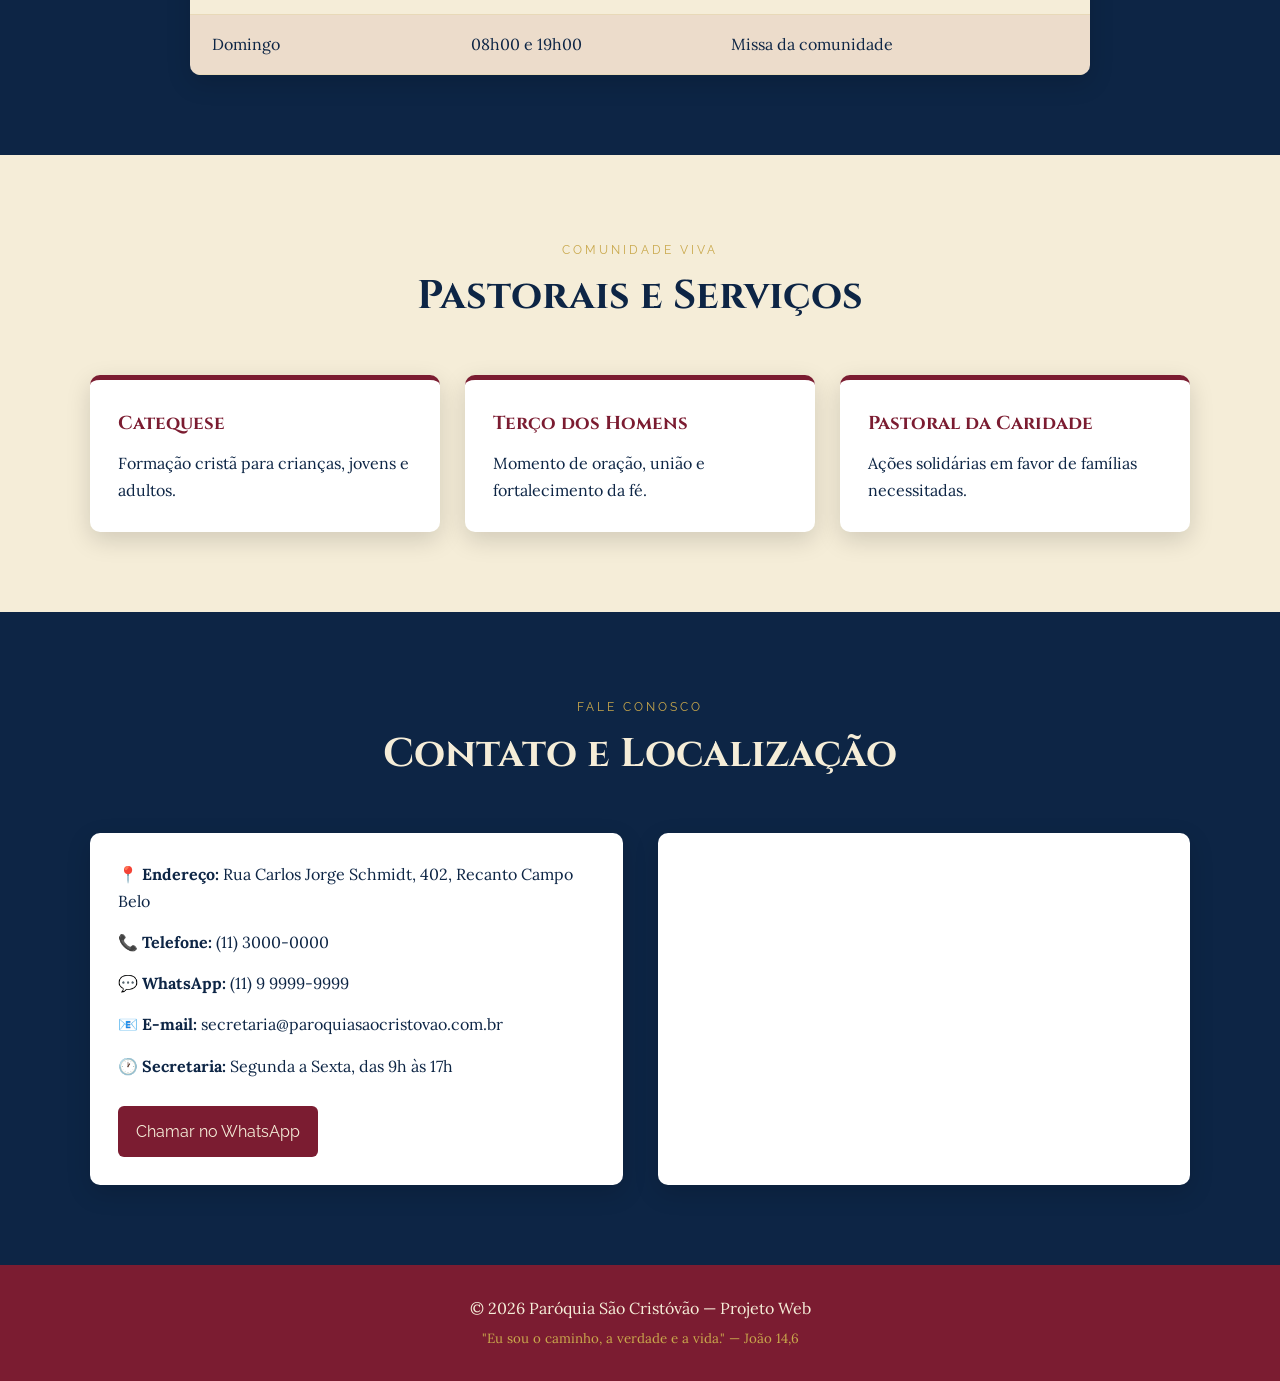
==== commit 609ce7b1: "Add files via upload" ====
--- a/Projeto Web - Paróquia/index.html
+++ b/Projeto Web - Paróquia/index.html
@@ -264,9 +264,29 @@
       </div>
     </section>
 
+    <!-- CHAT FLUTUANTE WHATSAPP -->
+    <div class="wpp-chat" id="wppChat">
+      <div class="wpp-bubble" id="wppBubble">
+        <div class="wpp-avatar">
+          <img src="imagens/logo.png" alt="Paróquia">
+        </div>
+        <div class="wpp-text">
+          <strong>Paróquia São Cristóvão</strong>
+          <p>Olá! Como podemos te ajudar? 😊</p>
+        </div>
+        <button class="wpp-close" id="wppClose">✕</button>
+      </div>
+
+      <a class="wpp-btn" href="https://wa.me/551159798559?text=Olá!%20Gostaria%20de%20mais%20informações%20sobre%20a%20Paróquia%20São%20Cristóvão." target="_blank" id="wppBtn">
+        <svg xmlns="http://www.w3.org/2000/svg" viewBox="0 0 32 32" fill="white" width="30" height="30">
+          <path d="M16 0C7.163 0 0 7.163 0 16c0 2.822.736 5.469 2.027 7.773L0 32l8.463-2.004A15.93 15.93 0 0 0 16 32c8.837 0 16-7.163 16-16S24.837 0 16 0zm0 29.333a13.27 13.27 0 0 1-6.771-1.853l-.485-.289-5.024 1.189 1.224-4.894-.317-.502A13.267 13.267 0 0 1 2.667 16C2.667 8.636 8.636 2.667 16 2.667S29.333 8.636 29.333 16 23.364 29.333 16 29.333zm7.26-9.867c-.398-.199-2.355-1.162-2.72-1.295-.365-.133-.631-.199-.897.199-.266.398-1.03 1.295-1.263 1.561-.232.266-.465.299-.863.1-.398-.199-1.681-.619-3.203-1.976-1.184-1.056-1.983-2.36-2.216-2.758-.232-.398-.025-.613.175-.811.18-.178.398-.465.598-.697.199-.232.266-.398.398-.664.133-.266.066-.498-.033-.697-.1-.199-.897-2.163-1.23-2.96-.323-.775-.652-.67-.897-.682l-.764-.013c-.266 0-.697.1-1.063.498-.365.398-1.396 1.362-1.396 3.323s1.43 3.855 1.629 4.121c.199.266 2.815 4.297 6.821 6.027.954.412 1.699.658 2.28.842.957.305 1.829.262 2.517.159.768-.114 2.355-.963 2.688-1.893.332-.93.332-1.727.232-1.893-.099-.166-.365-.266-.763-.465z"/>
+        </svg>
+      </a>
+    </div>
+
     <footer>
       <p>© 2026 Paróquia São Cristóvão — Projeto Web</p>
-      <small>“Eu sou o caminho, a verdade e a vida.” — João 14,6</small>
+      <small>"Eu sou o caminho, a verdade e a vida." — João 14,6</small>
     </footer>
 
     <script src="script.js"></script>
--- a/Projeto Web - Paróquia/style.css
+++ b/Projeto Web - Paróquia/style.css
@@ -643,4 +643,106 @@
   .carousel-btn {
     font-size: 1.2rem;
   }
+}
+/* CHAT FLUTUANTE WHATSAPP */
+.wpp-chat {
+  position: fixed;
+  bottom: 28px;
+  right: 28px;
+  z-index: 99999;           /* ← bem alto pra ficar na frente de tudo */
+  display: flex;
+  flex-direction: row;
+  align-items: center;
+  gap: 12px;
+}
+
+.wpp-bubble {
+  display: flex;
+  align-items: center;
+  gap: 12px;
+  background: #fff;
+  border-radius: 16px 16px 0 16px;
+  padding: 14px 16px;
+  box-shadow: 0 8px 30px rgba(0,0,0,0.3);
+  max-width: 300px;
+  position: relative;
+  animation: slideUpWpp 0.4s ease;
+}
+
+.wpp-bubble.hidden {
+  display: none;
+}
+
+@keyframes slideUpWpp {
+  from { opacity: 0; transform: translateY(15px); }
+  to   { opacity: 1; transform: translateY(0); }
+}
+
+.wpp-avatar img {
+  width: 46px;
+  height: 46px;
+  border-radius: 50%;
+  object-fit: cover;
+  border: 2px solid #25d366;
+  flex-shrink: 0;
+}
+
+.wpp-text strong {
+  display: block;
+  font-family: "Cinzel", serif;
+  font-size: 0.78rem;
+  color: var(--azul);
+  margin-bottom: 3px;
+}
+
+.wpp-text p {
+  font-family: "Raleway", sans-serif;
+  font-size: 0.82rem;
+  color: #444;
+  margin: 0;
+}
+
+.wpp-close {
+  position: absolute;
+  top: 6px;
+  right: 8px;
+  background: none;
+  border: none;
+  font-size: 0.7rem;
+  color: #aaa;
+  cursor: pointer;
+}
+
+.wpp-close:hover {
+  color: var(--vinho);
+}
+
+.wpp-btn {
+  width: 62px;               /* ← maior */
+  height: 62px;
+  background: #25d366;
+  border-radius: 50%;
+  display: flex;
+  align-items: center;
+  justify-content: center;
+  box-shadow: 0 4px 20px rgba(37,211,102,0.5);
+  transition: transform 0.3s;
+  animation: pulseWpp 2.5s infinite;
+  flex-shrink: 0;
+}
+
+.wpp-btn:hover {
+  transform: scale(1.1);
+}
+
+@keyframes pulseWpp {
+  0%   { box-shadow: 0 0 0 0 rgba(37,211,102,0.5); }
+  70%  { box-shadow: 0 0 0 14px rgba(37,211,102,0); }
+  100% { box-shadow: 0 0 0 0 rgba(37,211,102,0); }
+}
+
+@media (max-width: 500px) {
+  .wpp-chat { bottom: 18px; right: 16px; }
+  .wpp-btn { width: 54px; height: 54px; }
+  .wpp-bubble { max-width: 180px; padding: 10px 12px; }
 }
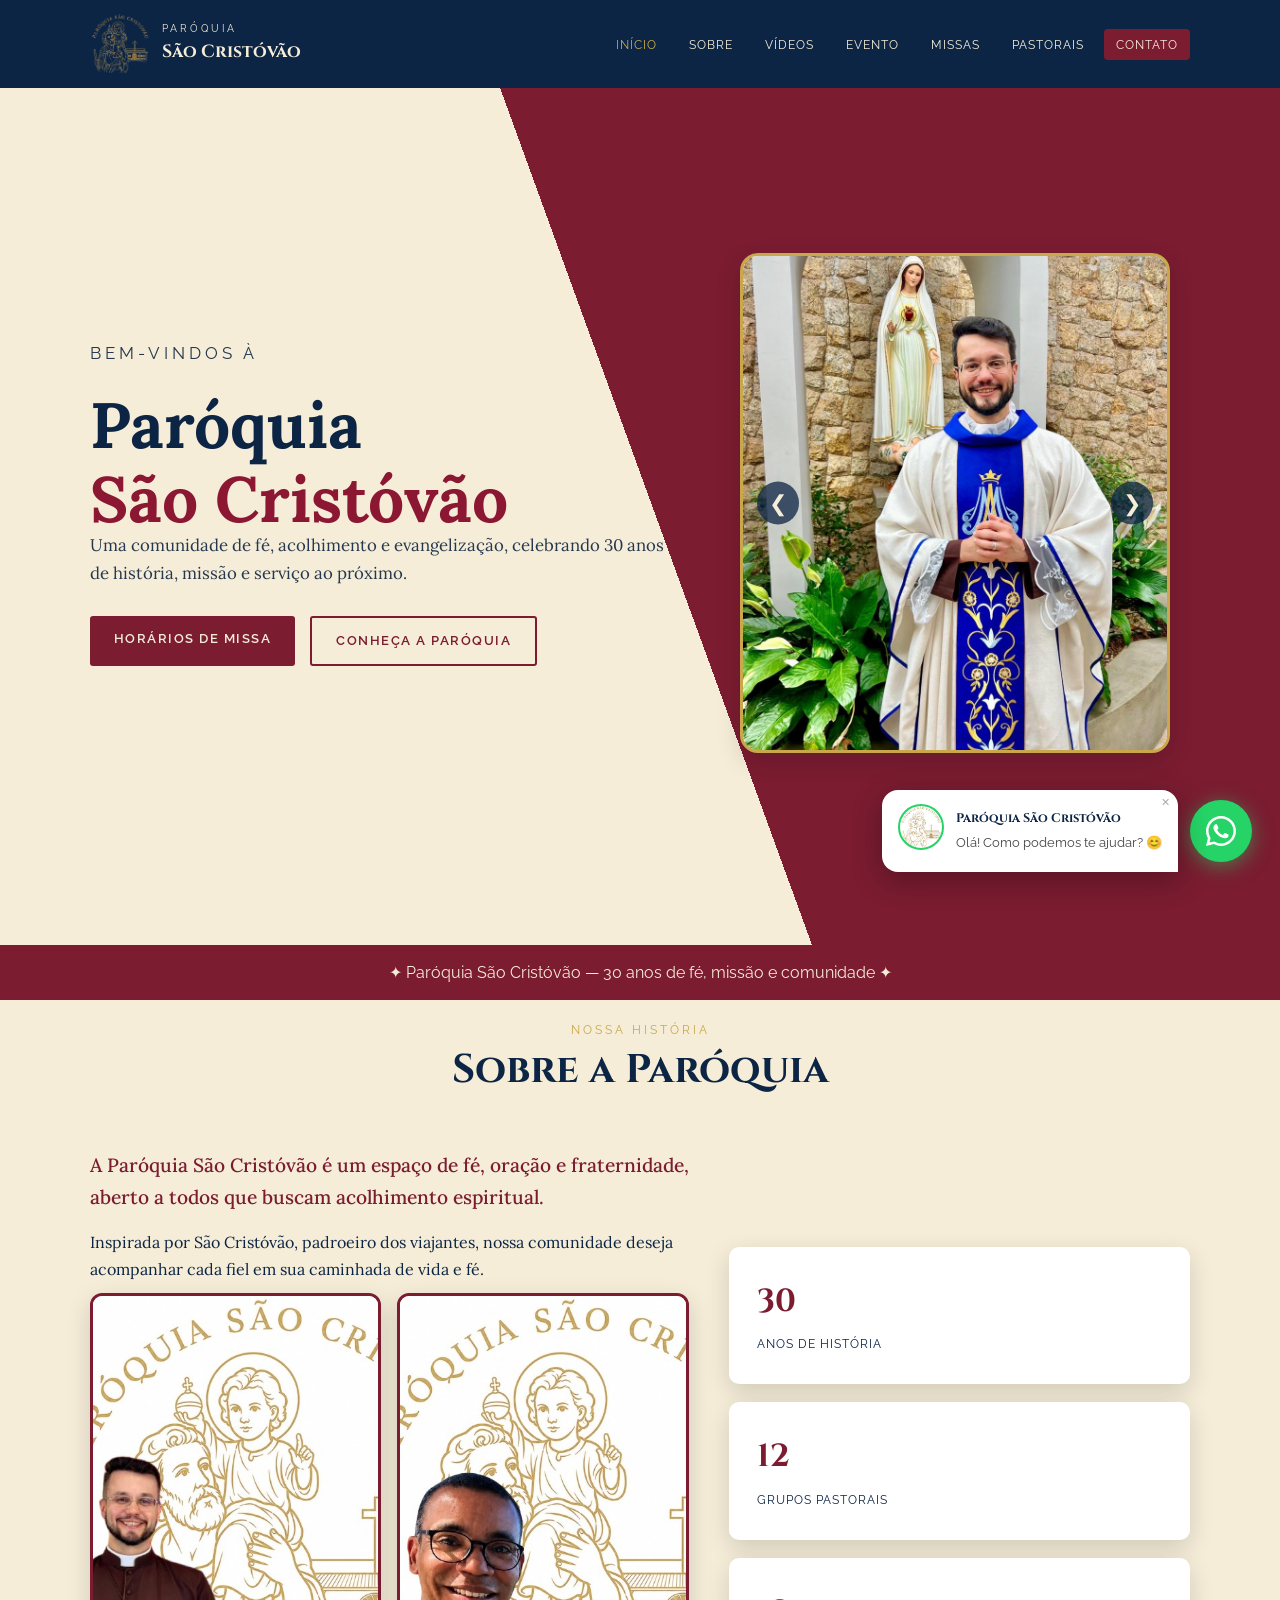
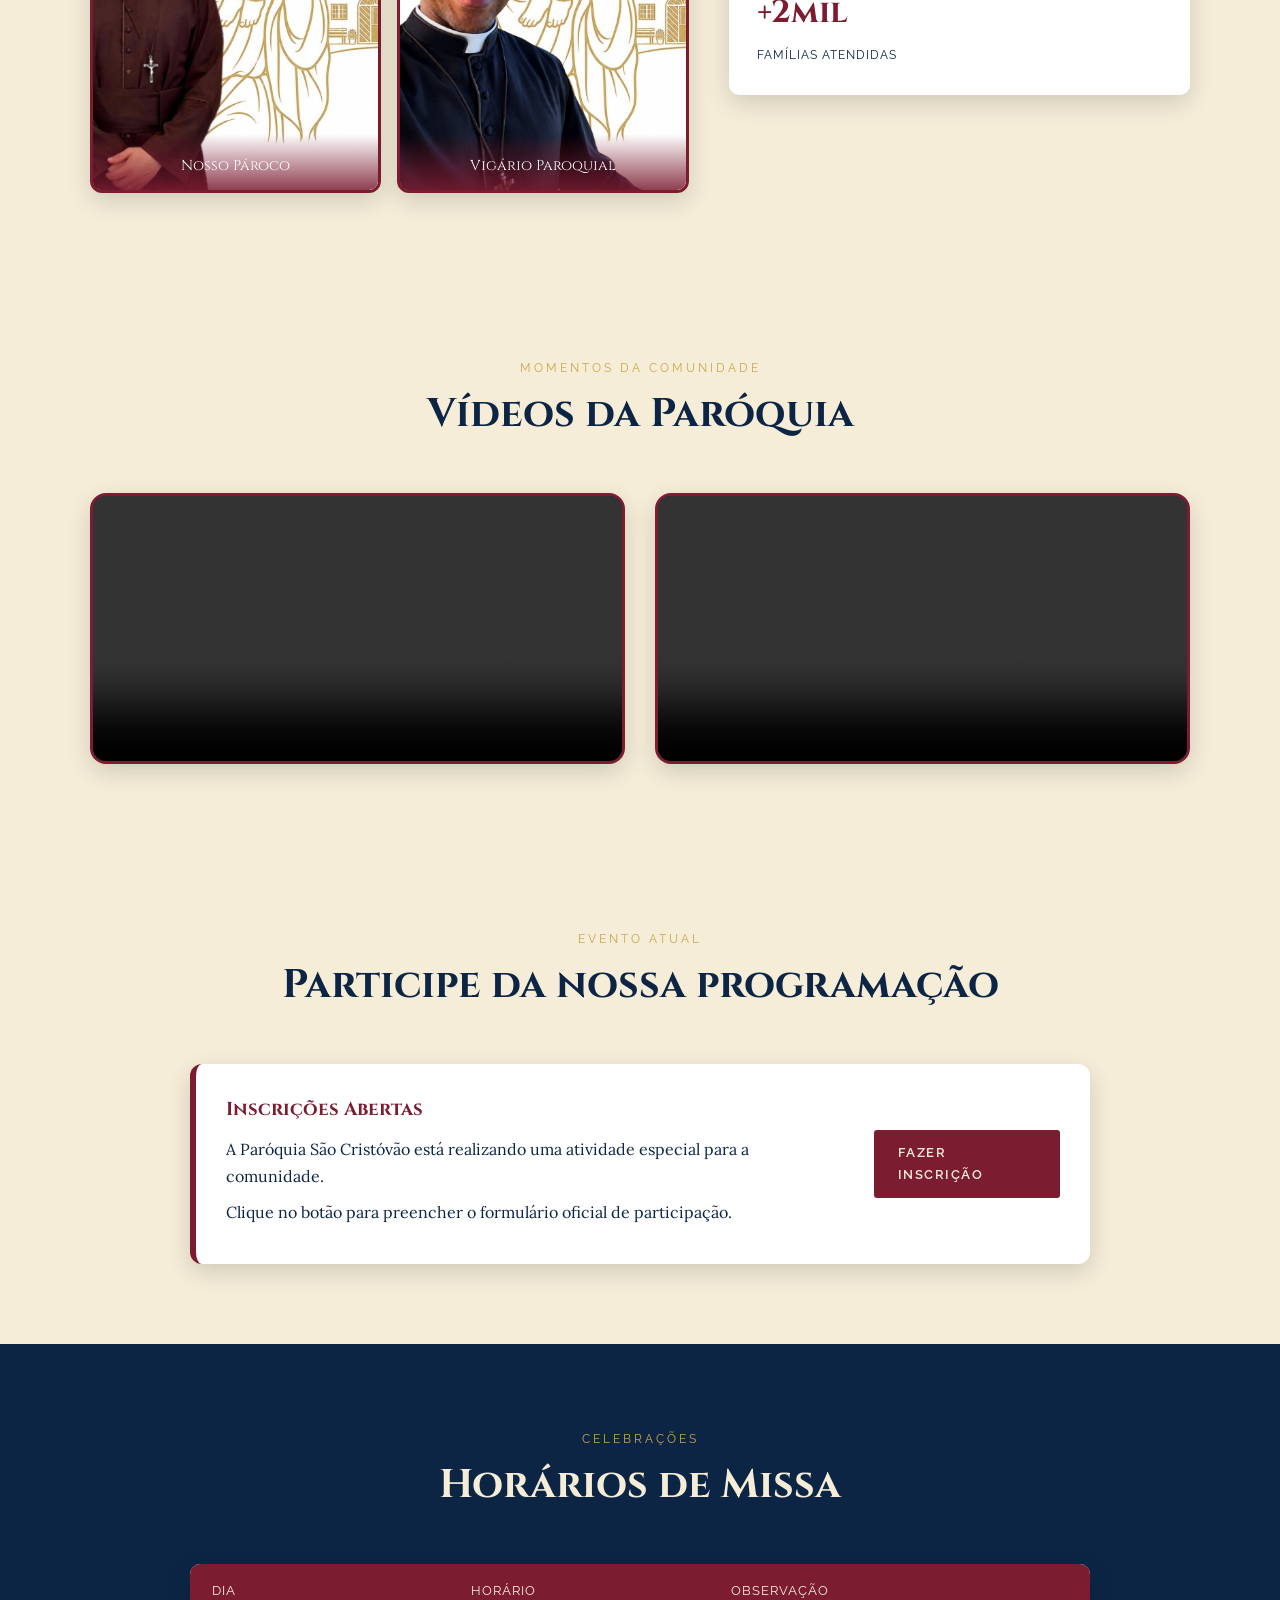
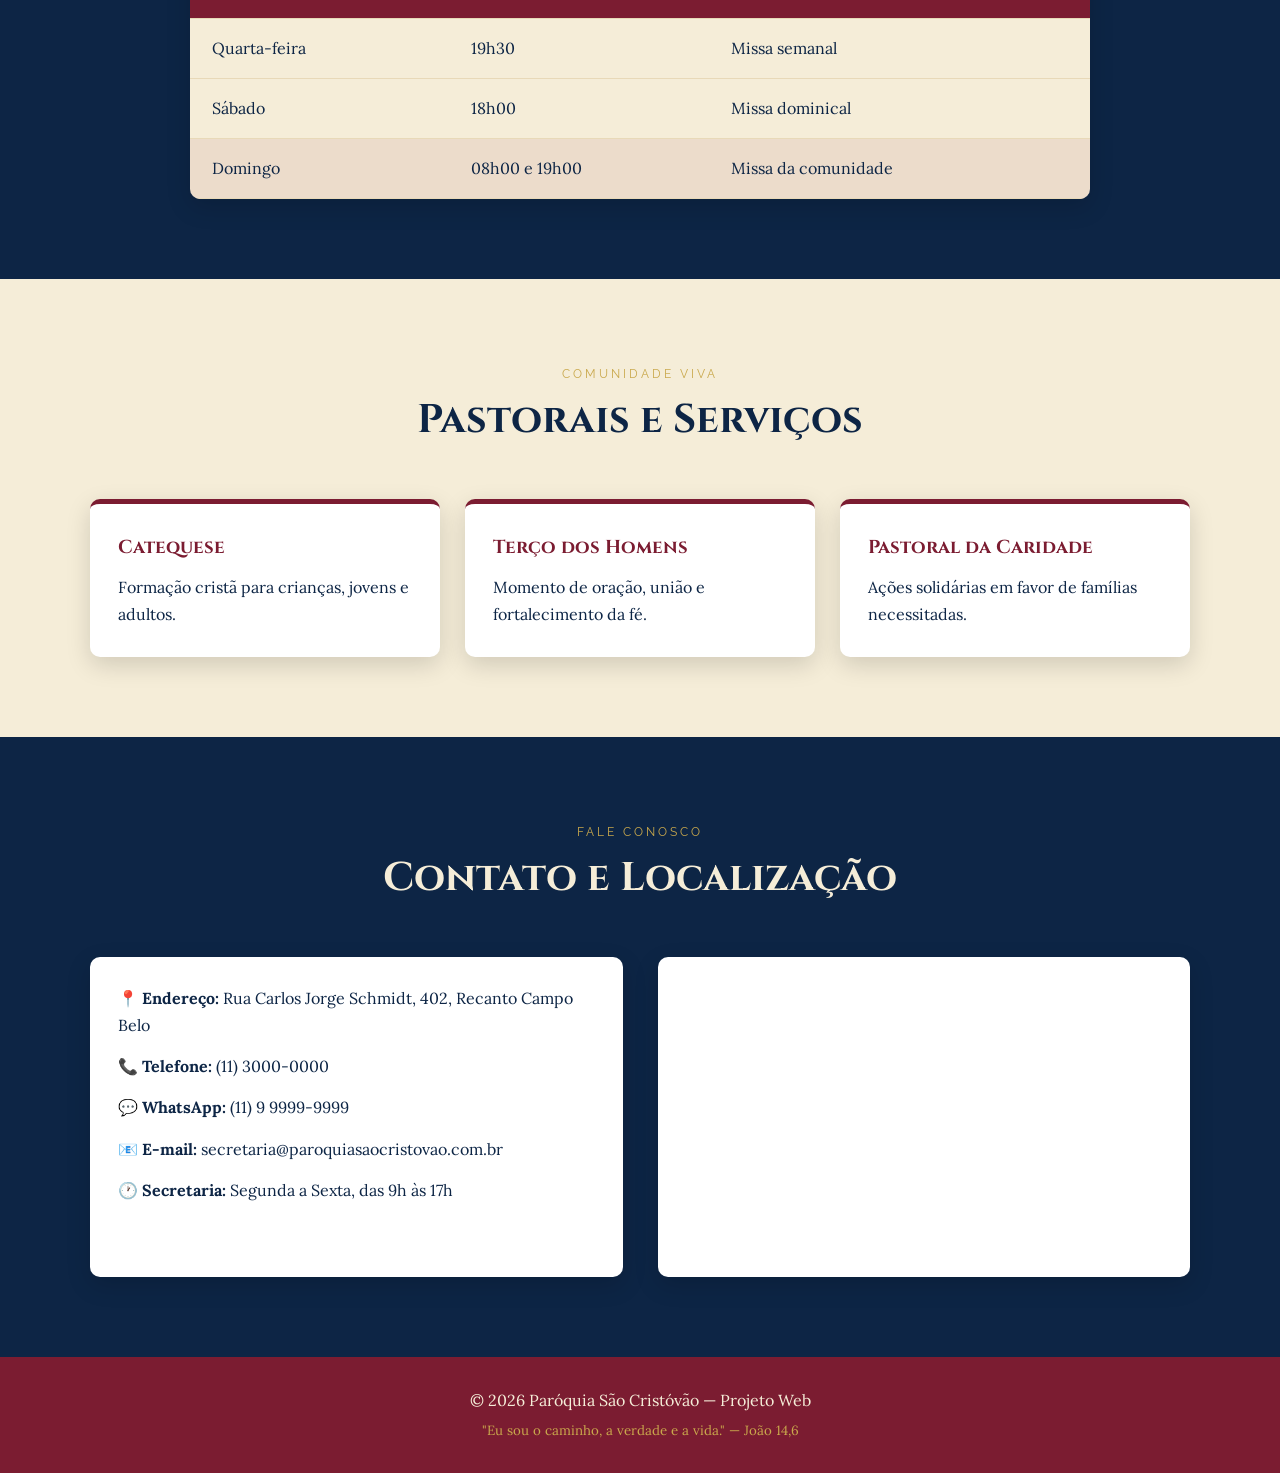
==== commit 09e8ceba: "Add files via upload" ====
--- a/Projeto Web - Paróquia/index.html
+++ b/Projeto Web - Paróquia/index.html
@@ -94,42 +94,65 @@
     </div>
 
     <section class="section" id="sobre">
-      <div class="section-title">
-        <span>Nossa História</span>
-        <h2>Sobre a Paróquia</h2>
-      </div>
-
-      <div class="sobre-grid">
-        <div>
-          <p class="lead">
-            A Paróquia São Cristóvão é um espaço de fé, oração e fraternidade,
-            aberto a todos que buscam acolhimento espiritual.
-          </p>
-
-          <p>
-            Inspirada por São Cristóvão, padroeiro dos viajantes, nossa comunidade
-            deseja acompanhar cada fiel em sua caminhada de vida e fé.
-          </p>
-        </div>
-
-        <div class="stats">
-          <div>
-            <strong class="stat-number">30</strong>
-            <span>Anos de história</span>
-          </div>
-
-          <div>
-            <strong class="stat-number">12</strong>
-            <span>Grupos pastorais</span>
-          </div>
-
-          <div>
-            <strong class="stat-number">+2mil</strong>
-            <span>Famílias atendidas</span>
-          </div>
-        </div>
-      </div>
-    </section>
+  <div class="section-title">
+    <span>Nossa História</span>
+    <h2>Sobre a Paróquia</h2>
+  </div>
+
+  <div class="sobre-grid">
+    <div class="sobre-texto">
+      <p class="lead">
+        A Paróquia São Cristóvão é um espaço de fé, oração e fraternidade,
+        aberto a todos que buscam acolhimento espiritual.
+      </p>
+      <p>
+        Inspirada por São Cristóvão, padroeiro dos viajantes, nossa comunidade
+        deseja acompanhar cada fiel em sua caminhada de vida e fé.
+      </p>
+
+      <!-- FOTOS CLICÁVEIS -->
+      <div class="historia-fotos">
+        <div class="historia-card" onclick="abrirHistoria(1)">
+          <img src="imagens/Paroco.jpeg" alt="História 1">
+          <div class="historia-overlay">
+            <span>Nosso Pároco</span>
+          </div>
+        </div>
+
+        <div class="historia-card" onclick="abrirHistoria(2)">
+          <img src="imagens/Paroquial.jpeg " alt="História 2">
+          <div class="historia-overlay">
+            <span>Vigário Paroquial</span>
+          </div>
+        </div>
+      </div>
+    </div>
+
+    <div class="stats">
+      <div>
+        <strong class="stat-number">30</strong>
+        <span>Anos de história</span>
+      </div>
+      <div>
+        <strong class="stat-number">12</strong>
+        <span>Grupos pastorais</span>
+      </div>
+      <div>
+        <strong class="stat-number">+2mil</strong>
+        <span>Famílias atendidas</span>
+      </div>
+    </div>
+  </div>
+
+  <!-- MODAL DE HISTÓRIA -->
+  <div class="historia-modal" id="historiaModal">
+    <div class="historia-modal-box">
+      <button class="historia-fechar" onclick="fecharHistoria()">✕</button>
+      <h3 id="modalTitulo"></h3>
+      <p id="modalTexto"></p>
+    </div>
+  </div>
+</section>
 
     <section class="section videos" id="videos">
       <div class="section-title">
@@ -247,8 +270,7 @@
           <p><strong>💬 WhatsApp:</strong> (11) 9 9999-9999</p>
           <p><strong>📧 E-mail:</strong> secretaria@paroquiasaocristovao.com.br</p>
           <p><strong>🕐 Secretaria:</strong> Segunda a Sexta, das 9h às 17h</p>
-
-          <a href="#" class="whatsapp-btn" id="whatsappBtn">Chamar no WhatsApp</a>
+          
         </div>
 
         <div class="mapa">
--- a/Projeto Web - Paróquia/style.css
+++ b/Projeto Web - Paróquia/style.css
@@ -745,4 +745,115 @@
   .wpp-chat { bottom: 18px; right: 16px; }
   .wpp-btn { width: 54px; height: 54px; }
   .wpp-bubble { max-width: 180px; padding: 10px 12px; }
+}#sobre .section-title span {
+  margin-top: -20px;
+  display: block;
+}
+
+#sobre .section-title h2 {
+  margin-top: -5px;
+}
+
+#sobre {
+  padding-top: 40px;   /* ← era 80px, reduz o espaço do topo */
+}
+
+.historia-fotos {
+  display: grid;
+  grid-template-columns: 1fr 1fr;
+  gap: 16px;
+  margin-top: 10px;
+}
+
+.historia-card {
+  position: relative;
+  border-radius: 12px;
+  overflow: hidden;
+  cursor: pointer;
+  height: 500px;        /* ← era 180px, agora mais alto */
+  border: 3px solid var(--vinho);
+  box-shadow: var(--sombra);
+  transition: transform 0.3s;
+}
+
+.historia-card:hover {
+  transform: translateY(-4px);
+}
+
+.historia-card img {
+  width: 100%;
+  height: 100%;
+  object-fit: cover;
+  transition: transform 0.4s;
+}
+
+.historia-card:hover img {
+  transform: scale(1.05);
+}
+
+.historia-overlay {
+  position: absolute;
+  bottom: 0;
+  left: 0;
+  right: 0;
+  background: linear-gradient(transparent, rgba(123,28,49,0.85));
+  color: #fff;
+  padding: 20px 12px 12px;
+  font-family: "Cinzel", serif;
+  font-size: 0.9rem;
+  text-align: center;
+}
+
+/* MODAL */
+.historia-modal {
+  display: none;
+  position: fixed;
+  inset: 0;
+  background: rgba(0,0,0,0.55);
+  z-index: 99999;
+  align-items: center;
+  justify-content: center;
+}
+
+.historia-modal.aberto {
+  display: flex;
+}
+
+.historia-modal-box {
+  background: var(--creme);
+  border-radius: 14px;
+  padding: 40px;
+  max-width: 500px;
+  width: 90%;
+  position: relative;
+  box-shadow: 0 20px 60px rgba(0,0,0,0.3);
+  border-top: 5px solid var(--vinho);
+  animation: slideUpWpp 0.3s ease;
+}
+
+.historia-modal-box h3 {
+  font-family: "Cinzel", serif;
+  color: var(--vinho);
+  font-size: 1.4rem;
+  margin-bottom: 16px;
+}
+
+.historia-modal-box p {
+  color: var(--azul);
+  line-height: 1.8;
+}
+
+.historia-fechar {
+  position: absolute;
+  top: 14px;
+  right: 16px;
+  background: none;
+  border: none;
+  font-size: 1.1rem;
+  cursor: pointer;
+  color: #aaa;
+}
+
+.historia-fechar:hover {
+  color: var(--vinho);
 }
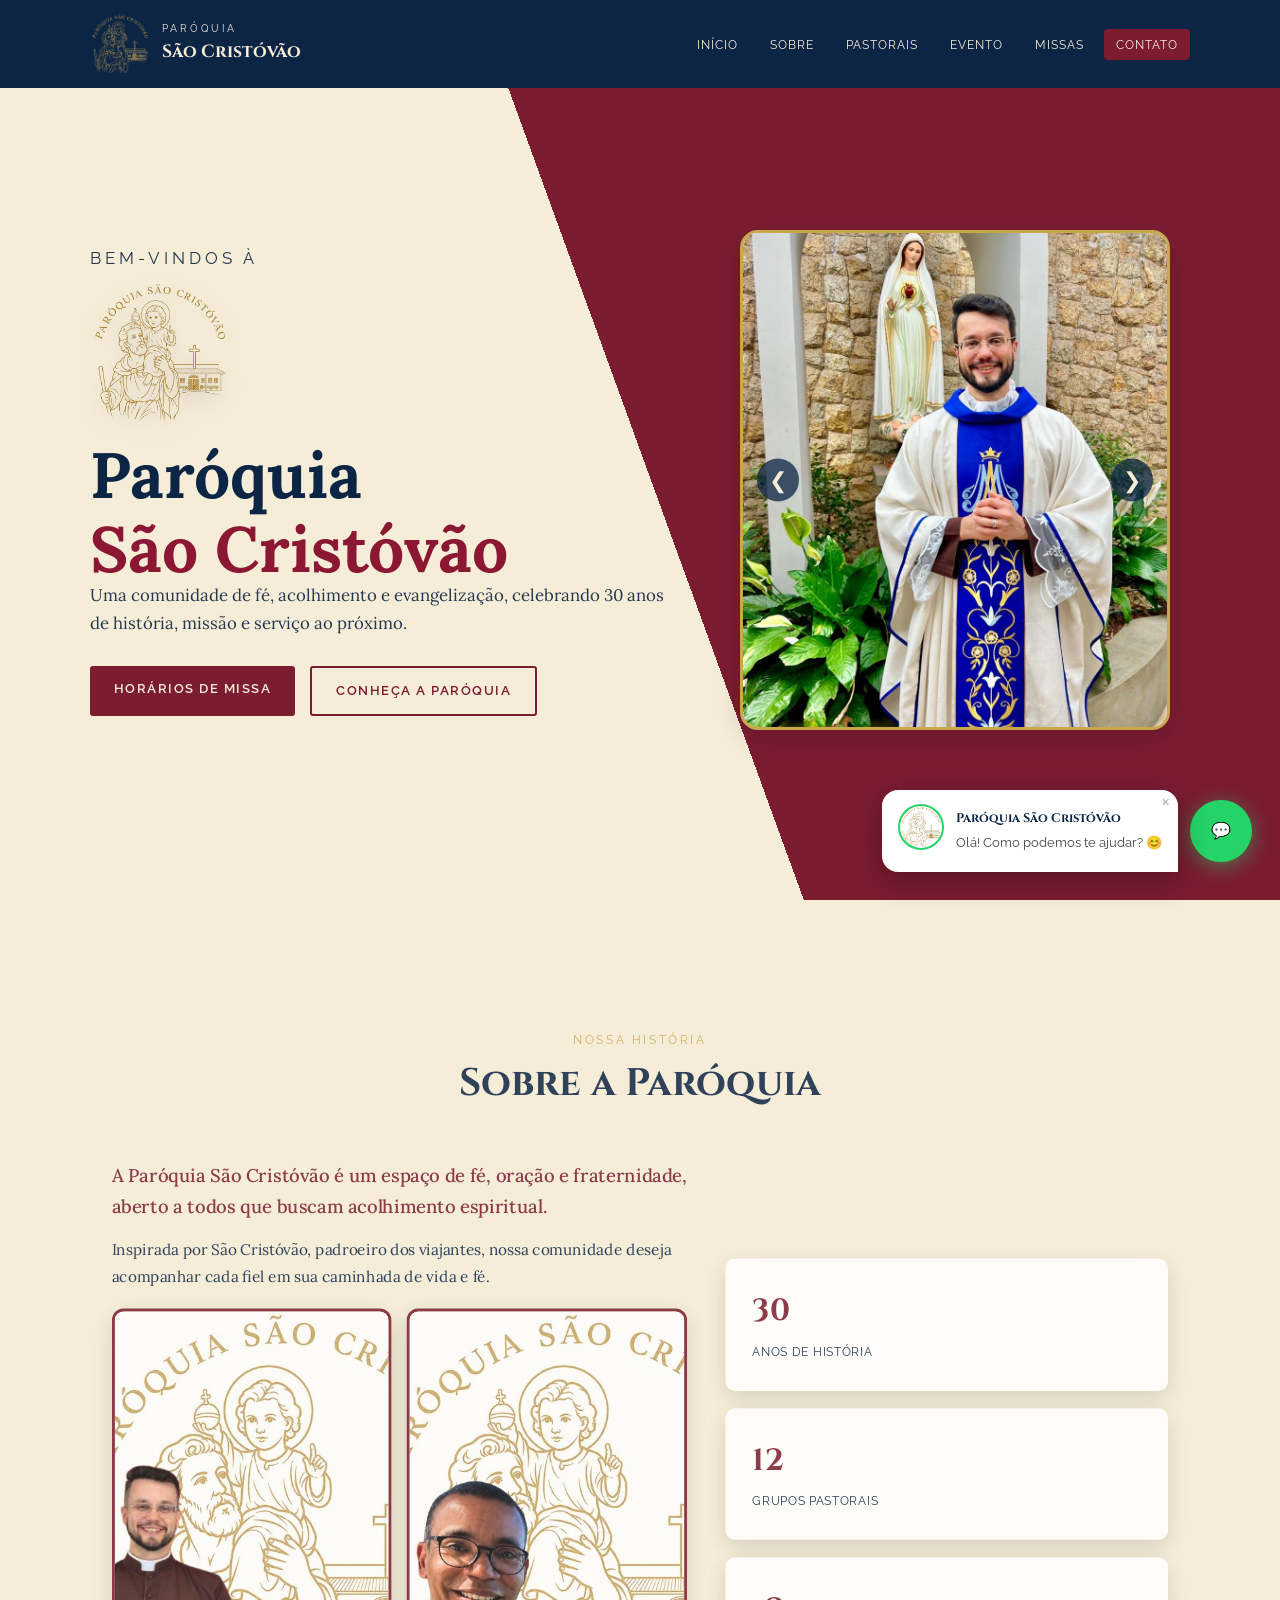
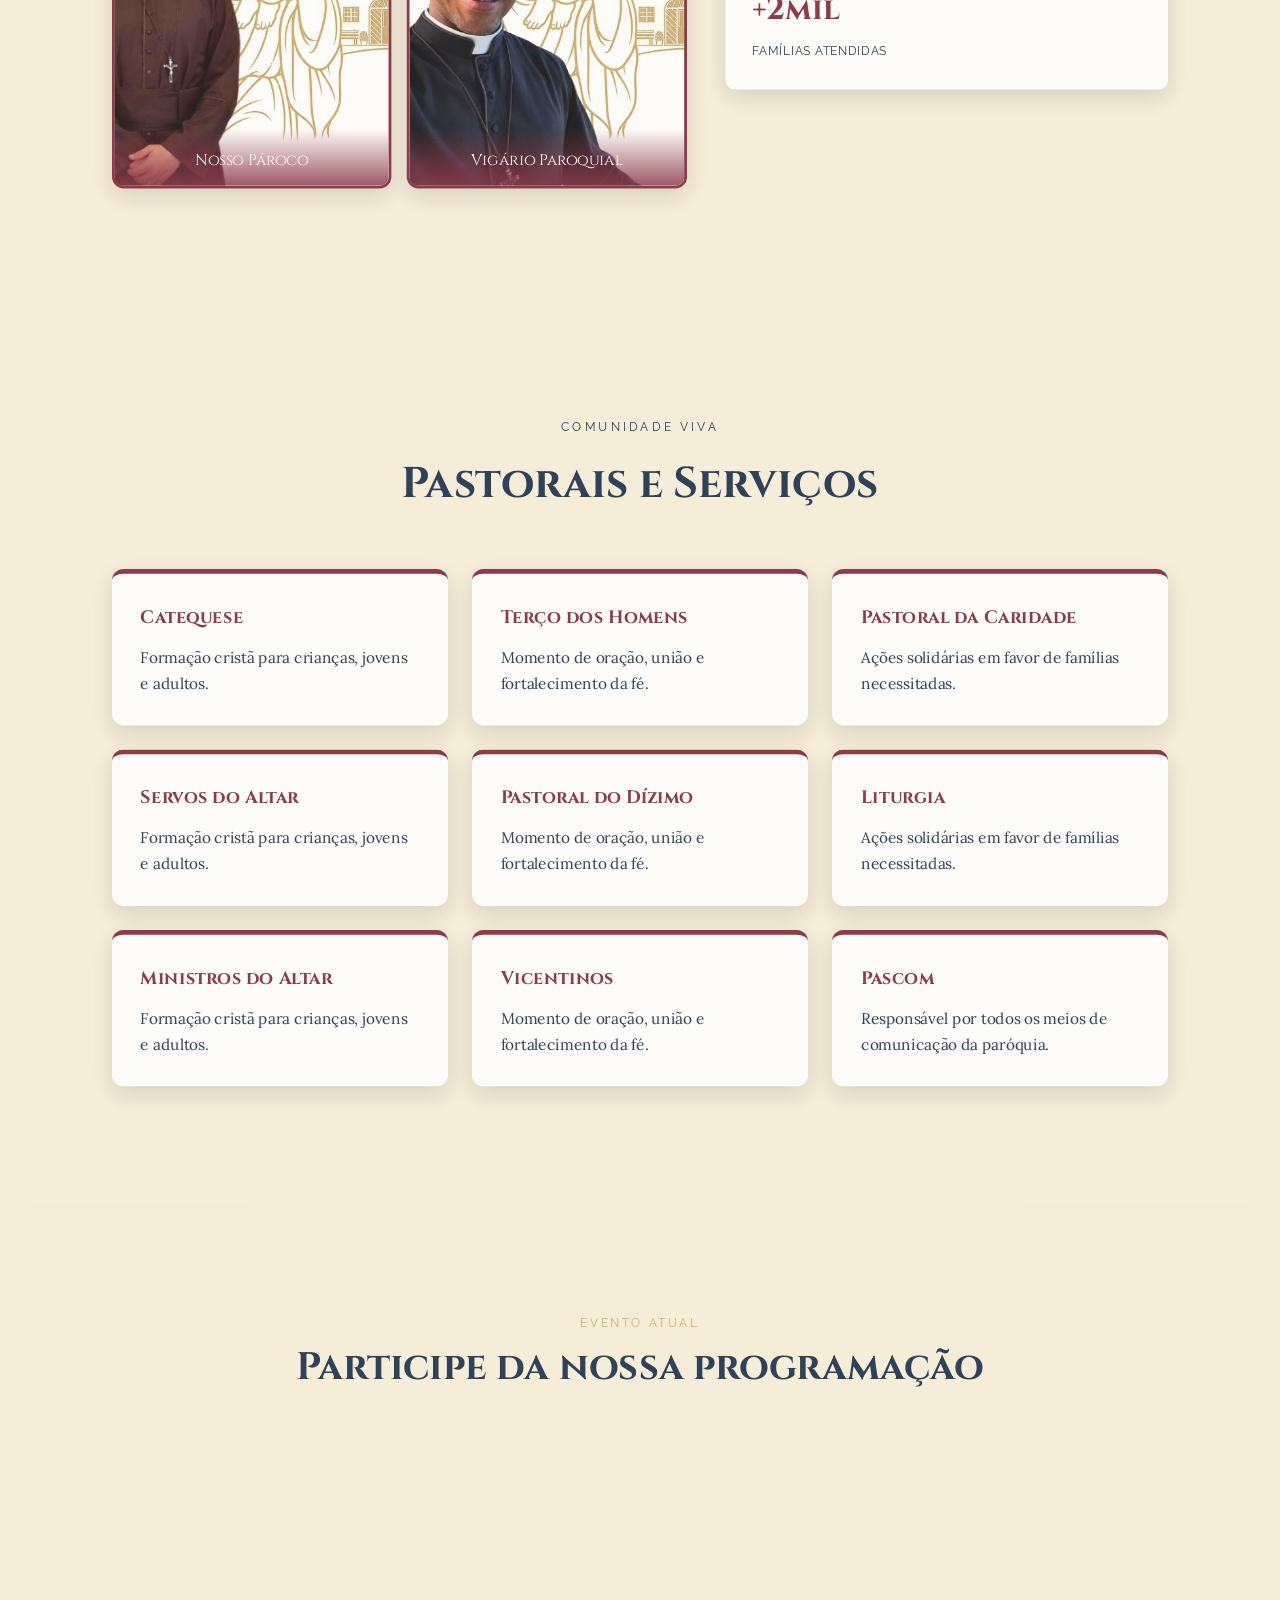
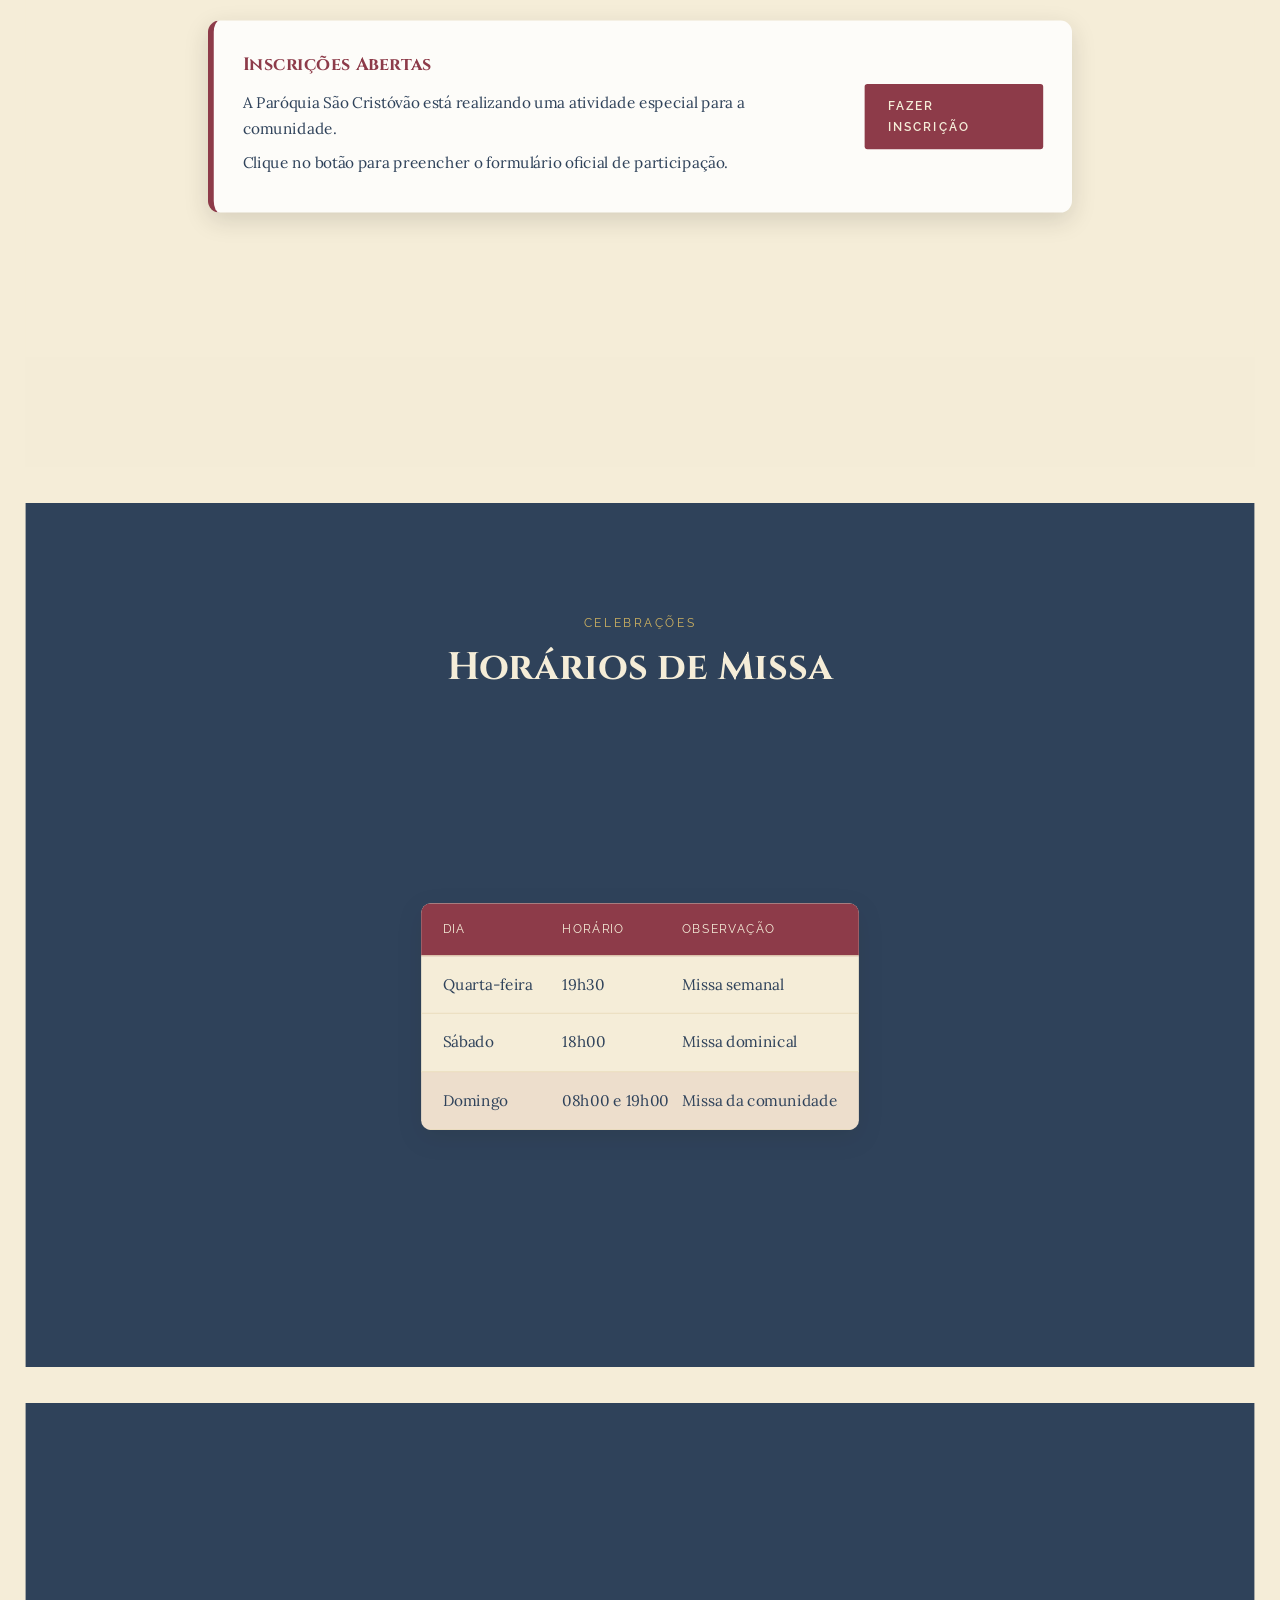
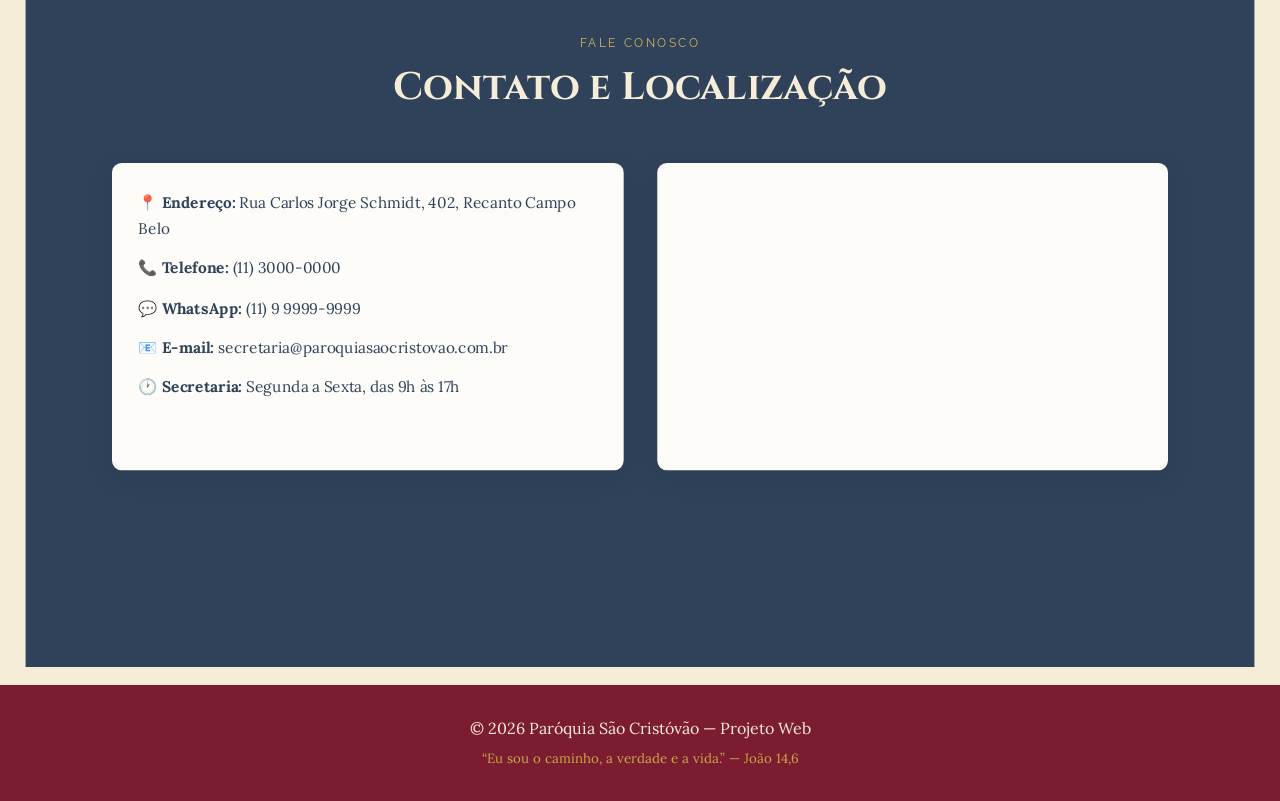
==== commit d2101a89: "Add files via upload" ====
--- a/Projeto Web - Paróquia/index.html
+++ b/Projeto Web - Paróquia/index.html
@@ -1,316 +1,326 @@
-  <!DOCTYPE html>
-  <html lang="pt-BR">
-  <head>
-    <meta charset="UTF-8" />
-    <meta name="viewport" content="width=device-width, initial-scale=1.0" />
-
-    <title>Paróquia São Cristóvão</title>
-
-    <link rel="icon" type="image/png" href="imagens/logo.png">
-    <link rel="stylesheet" href="style.css" />
-
-    <link rel="preconnect" href="https://fonts.googleapis.com">
-    <link rel="preconnect" href="https://fonts.gstatic.com" crossorigin>
-    <link href="https://fonts.googleapis.com/css2?family=Cinzel:wght@600;700&family=Lora:wght@400;500&family=Raleway:wght@400;600&display=swap" rel="stylesheet">
-  </head>
-  <body>
-
-    <nav class="navbar" id="navbar">
-      <div class="logo">
-        <img src="imagens/logo.png" alt="Logo da Paróquia São Cristóvão">
+<!DOCTYPE html>
+<html lang="pt-BR">
+<head>
+  <meta charset="UTF-8">
+  <meta name="viewport" content="width=device-width, initial-scale=1.0">
+
+  <title>Paróquia São Cristóvão</title>
+
+  <link rel="icon" type="image/png" href="imagens/logo.png">
+  <link rel="stylesheet" href="style.css">
+
+  <link rel="preconnect" href="https://fonts.googleapis.com">
+  <link rel="preconnect" href="https://fonts.gstatic.com" crossorigin>
+  <link href="https://fonts.googleapis.com/css2?family=Cinzel:wght@600;700&family=Lora:wght@400;500&family=Raleway:wght@400;600&display=swap" rel="stylesheet">
+</head>
+<body>
+
+  <nav class="navbar" id="navbar">
+    <div class="logo">
+      <img src="imagens/logo.png" alt="Logo da Paróquia São Cristóvão">
+      <div>
+        <small>Paróquia</small>
+        <strong>São Cristóvão</strong>
+      </div>
+    </div>
+
+    <ul class="nav-links" id="navLinks">
+      <li><a href="#inicio" class="nav-link">Início</a></li>
+      <li><a href="#sobre" class="nav-link">Sobre</a></li>
+      <li><a href="#pastorais" class="nav-link">Pastorais</a></li>
+      <li><a href="#evento" class="nav-link">Evento</a></li>
+      <li><a href="#missas" class="nav-link">Missas</a></li>
+      <li><a href="#contato" class="nav-link contato-btn">Contato</a></li>
+    </ul>
+
+    <button class="hamburger" id="hamburger" aria-label="Abrir menu">
+      <span></span>
+      <span></span>
+      <span></span>
+    </button>
+  </nav>
+
+  <section class="hero snap-section" id="inicio">
+    <div class="hero-content">
+      <p class="hero-tag">Bem-vindos à</p>
+
+      <img src="imagens/logo.png" alt="Logo da Paróquia São Cristóvão" class="hero-logo">
+
+      <h1>
+        <span class="linha1">Paróquia</span>
+        <span class="linha2">São Cristóvão</span>
+      </h1>
+
+      <p>
+        Uma comunidade de fé, acolhimento e evangelização, celebrando 30 anos
+        de história, missão e serviço ao próximo.
+      </p>
+
+      <div class="hero-buttons">
+        <a href="#missas" class="btn primary">Horários de Missa</a>
+        <a href="#sobre" class="btn secondary">Conheça a Paróquia</a>
+      </div>
+    </div>
+
+    <div class="hero-media">
+      <div class="carousel">
+        <div class="slide active">
+          <img src="imagens/Padre_São Cristóvão.JPG" alt="Padre da Paróquia São Cristóvão">
+        </div>
+
+        <div class="slide">
+          <img src="imagens/comunhao.jpeg" alt="Procissão da comunidade">
+        </div>
+
+        <div class="slide">
+          <img src="imagens/nossasenhoradefatima.jpeg" alt="Nossa Senhora de Fátima">
+        </div>
+
+        <div class="slide">
+          <img src="imagens/santamissa.jpg" alt="Santa Missa de Posse">
+        </div>
+
+        <div class="slide">
+          <img src="imagens/vigario.jpg" alt="Padres da Paróquia São Cristóvão">
+        </div>
+
+        <button class="carousel-btn prev" id="prevBtn">❮</button>
+        <button class="carousel-btn next" id="nextBtn">❯</button>
+      </div>
+    </div>
+  </section>
+
+  <section class="section snap-section" id="sobre">
+    <div class="section-title">
+      <span>Nossa História</span>
+      <h2>Sobre a Paróquia</h2>
+    </div>
+
+    <div class="sobre-grid">
+      <div class="sobre-texto">
+        <p class="lead">
+          A Paróquia São Cristóvão é um espaço de fé, oração e fraternidade,
+          aberto a todos que buscam acolhimento espiritual.
+        </p>
+
+        <p>
+          Inspirada por São Cristóvão, padroeiro dos viajantes, nossa comunidade
+          deseja acompanhar cada fiel em sua caminhada de vida e fé.
+        </p>
+
+        <div class="historia-fotos">
+          <div class="historia-card" onclick="abrirHistoria(1)">
+            <img src="imagens/Paroco.jpeg" alt="Nosso Pároco">
+            <div class="historia-overlay">
+              <span>Nosso Pároco</span>
+            </div>
+          </div>
+
+          <div class="historia-card" onclick="abrirHistoria(2)">
+            <img src="imagens/Paroquial.jpeg" alt="Vigário Paroquial">
+            <div class="historia-overlay">
+              <span>Vigário Paroquial</span>
+            </div>
+          </div>
+        </div>
+      </div>
+
+      <div class="stats">
         <div>
-          <small>Paróquia</small>
-          <strong>São Cristóvão</strong>
-        </div>
-      </div>
-
-      <ul class="nav-links" id="navLinks">
-        <li><a href="#inicio" class="nav-link">Início</a></li>
-        <li><a href="#sobre" class="nav-link">Sobre</a></li>
-        <li><a href="#videos" class="nav-link">Vídeos</a></li>
-        <li><a href="#evento" class="nav-link">Evento</a></li>
-        <li><a href="#missas" class="nav-link">Missas</a></li>
-        <li><a href="#pastorais" class="nav-link">Pastorais</a></li>
-        <li><a href="#contato" class="nav-link contato-btn">Contato</a></li>
-      </ul>
-
-      <button class="hamburger" id="hamburger" aria-label="Abrir menu">
-        <span></span>
-        <span></span>
-        <span></span>
-      </button>
-    </nav>
-
-    <section class="hero" id="inicio">
-      <div class="hero-content">
-        <p class="hero-tag">Bem-vindos à</p>  
-        <h1>
-            <span class="linha1">Paróquia</span>
-            <span class="linha2">São Cristóvão</span>
-          </h1>
+          <strong class="stat-number">30</strong>
+          <span>Anos de história</span>
+        </div>
+
+        <div>
+          <strong class="stat-number">12</strong>
+          <span>Grupos pastorais</span>
+        </div>
+
+        <div>
+          <strong class="stat-number">+2mil</strong>
+          <span>Famílias atendidas</span>
+        </div>
+      </div>
+    </div>
+
+    <div class="historia-modal" id="historiaModal">
+      <div class="historia-modal-box">
+        <button class="historia-fechar" onclick="fecharHistoria()">✕</button>
+        <h3 id="modalTitulo"></h3>
+        <p id="modalTexto"></p>
+      </div>
+    </div>
+  </section>
+
+  <section class="section snap-section" id="pastorais">
+    <div class="section-title">
+      <span>Comunidade Viva</span>
+      <h2>Pastorais e Serviços</h2>
+    </div>
+
+    <div class="cards">
+      <div class="card">
+        <h3>Catequese</h3>
+        <p>Formação cristã para crianças, jovens e adultos.</p>
+      </div>
+
+      <div class="card">
+        <h3>Terço dos Homens</h3>
+        <p>Momento de oração, união e fortalecimento da fé.</p>
+      </div>
+
+      <div class="card">
+        <h3>Pastoral da Caridade</h3>
+        <p>Ações solidárias em favor de famílias necessitadas.</p>
+      </div>
+
+      <div class="card">
+        <h3>Servos do Altar</h3>
+        <p>Formação cristã para crianças, jovens e adultos.</p>
+      </div>
+
+      <div class="card">
+        <h3>Pastoral do Dízimo</h3>
+        <p>Momento de oração, união e fortalecimento da fé.</p>
+      </div>
+
+      <div class="card">
+        <h3>Liturgia</h3>
+        <p>Ações solidárias em favor de famílias necessitadas.</p>
+      </div>
+
+      <div class="card">
+        <h3>Ministros do Altar</h3>
+        <p>Formação cristã para crianças, jovens e adultos.</p>
+      </div>
+
+      <div class="card">
+        <h3>Vicentinos</h3>
+        <p>Momento de oração, união e fortalecimento da fé.</p>
+      </div>
+
+      <div class="card">
+        <h3>Pascom</h3>
+        <p>Responsável por todos os meios de comunicação da paróquia.</p>
+      </div>
+    </div>
+  </section>
+
+  <section class="section evento snap-section" id="evento">
+    <div class="section-title">
+      <span>Evento Atual</span>
+      <h2>Participe da nossa programação</h2>
+    </div>
+
+    <div class="evento-box">
+      <div class="evento-info">
+        <h3>Inscrições Abertas</h3>
+
         <p>
-          Uma comunidade de fé, acolhimento e evangelização, celebrando 30 anos
-          de história, missão e serviço ao próximo.
+          A Paróquia São Cristóvão está realizando uma atividade especial para
+          a comunidade.
         </p>
 
-        <div class="hero-buttons">
-          <a href="#missas" class="btn primary">Horários de Missa</a>
-          <a href="#sobre" class="btn secondary">Conheça a Paróquia</a>
-        </div>
-      </div>
-
-      <div class="hero-media">
-        <div class="carousel">
-
-          <div class="slide active">
-            <img src="imagens/Padre_São Cristóvão.JPG" alt="Padre da Paróquia São Cristóvão">
-          </div>
-
-          <div class="slide">
-            <img src="imagens/comunhao.jpeg" alt="Procissão da comunidade">
-          </div>
-
-          <div class="slide">
-            <img src="imagens/nossasenhoradefatima.jpeg" alt="Nossa Senhora de Fátima">
-          </div>
-
-          <div class="slide">
-            <img src="imagens/santamissa.jpg" alt="Santa Missa de Posse">
-          </div>
-
-          <div class="slide">
-            <img src="imagens/vigario.jpg" alt="Padres da Paróquia São Cristóvão">
-          </div>
-
-          <button class="carousel-btn prev" id="prevBtn">❮</button>
-          <button class="carousel-btn next" id="nextBtn">❯</button>
-
-        </div>
-      </div>
-    </section>
-
-    <div class="announcement">
-      ✦ Paróquia São Cristóvão — 30 anos de fé, missão e comunidade ✦
-    </div>
-
-    <section class="section" id="sobre">
-  <div class="section-title">
-    <span>Nossa História</span>
-    <h2>Sobre a Paróquia</h2>
+        <p>
+          Clique no botão para preencher o formulário oficial de participação.
+        </p>
+      </div>
+
+      <a href="https://forms.gle/pxXa9bzEPuLMuSTw6" target="_blank" class="btn primary">
+        Fazer Inscrição
+      </a>
+    </div>
+  </section>
+
+  <section class="section dark snap-section" id="missas">
+    <div class="section-title light">
+      <span>Celebrações</span>
+      <h2>Horários de Missa</h2>
+    </div>
+
+    <div class="missa-box">
+      <div class="missa-row header-row">
+        <span>Dia</span>
+        <span>Horário</span>
+        <span>Observação</span>
+      </div>
+
+      <div class="missa-row">
+        <span>Quarta-feira</span>
+        <span>19h30</span>
+        <span>Missa semanal</span>
+      </div>
+
+      <div class="missa-row">
+        <span>Sábado</span>
+        <span>18h00</span>
+        <span>Missa dominical</span>
+      </div>
+
+      <div class="missa-row destaque">
+        <span>Domingo</span>
+        <span>08h00 e 19h00</span>
+        <span>Missa da comunidade</span>
+      </div>
+    </div>
+  </section>
+
+  <section class="section dark snap-section" id="contato">
+    <div class="section-title light">
+      <span>Fale Conosco</span>
+      <h2>Contato e Localização</h2>
+    </div>
+
+    <div class="contato-grid">
+      <div class="contato-info">
+        <p><strong>📍 Endereço:</strong> Rua Carlos Jorge Schmidt, 402, Recanto Campo Belo</p>
+        <p><strong>📞 Telefone:</strong> (11) 3000-0000</p>
+        <p><strong>💬 WhatsApp:</strong> (11) 9 9999-9999</p>
+        <p><strong>📧 E-mail:</strong> secretaria@paroquiasaocristovao.com.br</p>
+        <p><strong>🕐 Secretaria:</strong> Segunda a Sexta, das 9h às 17h</p>
+      </div>
+
+      <div class="mapa">
+        <iframe
+          src="https://www.google.com/maps?q=Rua%20Carlos%20Jorge%20Schmidt%2C%20402%2C%20Recanto%20Campo%20Belo&output=embed"
+          width="100%"
+          height="100%"
+          style="border:0;"
+          allowfullscreen
+          loading="lazy">
+        </iframe>
+      </div>
+    </div>
+  </section>
+
+  <div class="wpp-chat" id="wppChat">
+    <div class="wpp-bubble" id="wppBubble">
+      <div class="wpp-avatar">
+        <img src="imagens/logo.png" alt="Paróquia">
+      </div>
+
+      <div class="wpp-text">
+        <strong>Paróquia São Cristóvão</strong>
+        <p>Olá! Como podemos te ajudar? 😊</p>
+      </div>
+
+      <button class="wpp-close" id="wppClose">✕</button>
+    </div>
+
+    <a 
+      class="wpp-btn" 
+      href="https://wa.me/551159798559?text=Olá!%20Gostaria%20de%20mais%20informações%20sobre%20a%20Paróquia%20São%20Cristóvão." 
+      target="_blank"
+      id="wppBtn">
+      💬
+    </a>
   </div>
 
-  <div class="sobre-grid">
-    <div class="sobre-texto">
-      <p class="lead">
-        A Paróquia São Cristóvão é um espaço de fé, oração e fraternidade,
-        aberto a todos que buscam acolhimento espiritual.
-      </p>
-      <p>
-        Inspirada por São Cristóvão, padroeiro dos viajantes, nossa comunidade
-        deseja acompanhar cada fiel em sua caminhada de vida e fé.
-      </p>
-
-      <!-- FOTOS CLICÁVEIS -->
-      <div class="historia-fotos">
-        <div class="historia-card" onclick="abrirHistoria(1)">
-          <img src="imagens/Paroco.jpeg" alt="História 1">
-          <div class="historia-overlay">
-            <span>Nosso Pároco</span>
-          </div>
-        </div>
-
-        <div class="historia-card" onclick="abrirHistoria(2)">
-          <img src="imagens/Paroquial.jpeg " alt="História 2">
-          <div class="historia-overlay">
-            <span>Vigário Paroquial</span>
-          </div>
-        </div>
-      </div>
-    </div>
-
-    <div class="stats">
-      <div>
-        <strong class="stat-number">30</strong>
-        <span>Anos de história</span>
-      </div>
-      <div>
-        <strong class="stat-number">12</strong>
-        <span>Grupos pastorais</span>
-      </div>
-      <div>
-        <strong class="stat-number">+2mil</strong>
-        <span>Famílias atendidas</span>
-      </div>
-    </div>
-  </div>
-
-  <!-- MODAL DE HISTÓRIA -->
-  <div class="historia-modal" id="historiaModal">
-    <div class="historia-modal-box">
-      <button class="historia-fechar" onclick="fecharHistoria()">✕</button>
-      <h3 id="modalTitulo"></h3>
-      <p id="modalTexto"></p>
-    </div>
-  </div>
-</section>
-
-    <section class="section videos" id="videos">
-      <div class="section-title">
-        <span>Momentos da Comunidade</span>
-        <h2>Vídeos da Paróquia</h2>
-      </div>
-
-      <div class="video-grid">
-      <video controls>
-      <source src="videos/video1.mp4" type="video/mp4">
-     Seu navegador não suporta vídeo.
-      </video>
-
-      <video controls>
-      <source src="videos/video2.mp4" type="video/mp4">
-      Seu navegador não suporta vídeo.
-      </video>
-      </div>
-    </section>
-
-
-    <section class="section evento" id="evento">
-      <div class="section-title">
-        <span>Evento Atual</span>
-        <h2>Participe da nossa programação</h2>
-      </div>
-
-      <div class="evento-box">
-        <div class="evento-info">
-          <h3>Inscrições Abertas</h3>
-
-          <p>
-            A Paróquia São Cristóvão está realizando uma atividade especial para
-            a comunidade.
-          </p>
-
-          <p>
-            Clique no botão para preencher o formulário oficial de participação.
-          </p>
-        </div>
-
-        <a href="https://forms.gle/pxXa9bzEPuLMuSTw6" target="_blank" class="btn primary">
-          Fazer Inscrição
-        </a>
-      </div>
-    </section>
-
-    <section class="section dark" id="missas">
-      <div class="section-title light">
-        <span>Celebrações</span>
-        <h2>Horários de Missa</h2>
-      </div>
-
-      <div class="missa-box">
-        <div class="missa-row header-row">
-          <span>Dia</span>
-          <span>Horário</span>
-          <span>Observação</span>
-        </div>
-
-        <div class="missa-row">
-          <span>Quarta-feira</span>
-          <span>19h30</span>
-          <span>Missa semanal</span>  
-        </div>
-
-        <div class="missa-row">
-          <span>Sábado</span>
-          <span>18h00</span>
-          <span>Missa dominical</span>
-        </div>
-
-        <div class="missa-row destaque">
-          <span>Domingo</span>
-          <span>08h00 e 19h00</span>
-          <span>Missa da comunidade</span>
-        </div>
-      </div>
-    </section>
-
-    <section class="section" id="pastorais">
-      <div class="section-title">
-        <span>Comunidade Viva</span>
-        <h2>Pastorais e Serviços</h2>
-      </div>
-
-      <div class="cards">
-        <div class="card">
-          <h3>Catequese</h3>
-          <p>Formação cristã para crianças, jovens e adultos.</p>
-        </div>
-
-        <div class="card">
-          <h3>Terço dos Homens</h3>
-          <p>Momento de oração, união e fortalecimento da fé.</p>
-        </div>
-
-        <div class="card">
-          <h3>Pastoral da Caridade</h3>
-          <p>Ações solidárias em favor de famílias necessitadas.</p>
-        </div>
-      </div>
-    </section>
-
-    <section class="section dark" id="contato">
-      <div class="section-title light">
-        <span>Fale Conosco</span>
-        <h2>Contato e Localização</h2>
-      </div>
-
-      <div class="contato-grid">
-        <div class="contato-info">
-          <p><strong>📍 Endereço:</strong> Rua Carlos Jorge Schmidt, 402, Recanto Campo Belo</p>
-          <p><strong>📞 Telefone:</strong> (11) 3000-0000</p>
-          <p><strong>💬 WhatsApp:</strong> (11) 9 9999-9999</p>
-          <p><strong>📧 E-mail:</strong> secretaria@paroquiasaocristovao.com.br</p>
-          <p><strong>🕐 Secretaria:</strong> Segunda a Sexta, das 9h às 17h</p>
-          
-        </div>
-
-        <div class="mapa">
-          <iframe
-            src="https://www.google.com/maps?q=Rua%20Carlos%20Jorge%20Schmidt%2C%20402%2C%20Recanto%20Campo%20Belo&output=embed"
-            width="100%"
-            height="100%"
-            style="border:0;"
-            allowfullscreen=""
-            loading="lazy">
-          </iframe>
-        </div>
-      </div>
-    </section>
-
-    <!-- CHAT FLUTUANTE WHATSAPP -->
-    <div class="wpp-chat" id="wppChat">
-      <div class="wpp-bubble" id="wppBubble">
-        <div class="wpp-avatar">
-          <img src="imagens/logo.png" alt="Paróquia">
-        </div>
-        <div class="wpp-text">
-          <strong>Paróquia São Cristóvão</strong>
-          <p>Olá! Como podemos te ajudar? 😊</p>
-        </div>
-        <button class="wpp-close" id="wppClose">✕</button>
-      </div>
-
-      <a class="wpp-btn" href="https://wa.me/551159798559?text=Olá!%20Gostaria%20de%20mais%20informações%20sobre%20a%20Paróquia%20São%20Cristóvão." target="_blank" id="wppBtn">
-        <svg xmlns="http://www.w3.org/2000/svg" viewBox="0 0 32 32" fill="white" width="30" height="30">
-          <path d="M16 0C7.163 0 0 7.163 0 16c0 2.822.736 5.469 2.027 7.773L0 32l8.463-2.004A15.93 15.93 0 0 0 16 32c8.837 0 16-7.163 16-16S24.837 0 16 0zm0 29.333a13.27 13.27 0 0 1-6.771-1.853l-.485-.289-5.024 1.189 1.224-4.894-.317-.502A13.267 13.267 0 0 1 2.667 16C2.667 8.636 8.636 2.667 16 2.667S29.333 8.636 29.333 16 23.364 29.333 16 29.333zm7.26-9.867c-.398-.199-2.355-1.162-2.72-1.295-.365-.133-.631-.199-.897.199-.266.398-1.03 1.295-1.263 1.561-.232.266-.465.299-.863.1-.398-.199-1.681-.619-3.203-1.976-1.184-1.056-1.983-2.36-2.216-2.758-.232-.398-.025-.613.175-.811.18-.178.398-.465.598-.697.199-.232.266-.398.398-.664.133-.266.066-.498-.033-.697-.1-.199-.897-2.163-1.23-2.96-.323-.775-.652-.67-.897-.682l-.764-.013c-.266 0-.697.1-1.063.498-.365.398-1.396 1.362-1.396 3.323s1.43 3.855 1.629 4.121c.199.266 2.815 4.297 6.821 6.027.954.412 1.699.658 2.28.842.957.305 1.829.262 2.517.159.768-.114 2.355-.963 2.688-1.893.332-.93.332-1.727.232-1.893-.099-.166-.365-.266-.763-.465z"/>
-        </svg>
-      </a>
-    </div>
-
-    <footer>
-      <p>© 2026 Paróquia São Cristóvão — Projeto Web</p>
-      <small>"Eu sou o caminho, a verdade e a vida." — João 14,6</small>
-    </footer>
-
-    <script src="script.js"></script>
-  </body>
-  </html>+  <footer>
+    <p>© 2026 Paróquia São Cristóvão — Projeto Web</p>
+    <small>“Eu sou o caminho, a verdade e a vida.” — João 14,6</small>
+  </footer>
+
+  <script src="script.js"></script>
+</body>
+</html>
--- a/Projeto Web - Paróquia/style.css
+++ b/Projeto Web - Paróquia/style.css
@@ -166,13 +166,17 @@
   font-size: 0.85rem;
 }
 
-.hero-tag{
-  color: var(--vinho);
-  font-family: "Raleway", sans-serif;
-  text-transform: uppercase;
-  letter-spacing: 4px;
-  font-size: 0.85rem;
-  margin-bottom: 25px;
+.hero-logo{
+  width: 140px;
+  height: auto;
+  display: block;
+  margin: 10px 0 20px 0;
+  filter: drop-shadow(0 6px 12px rgba(0,0,0,0.18));
+  transition: 0.3s;
+}
+
+.hero-logo:hover{
+  transform: scale(1.05);
 }
 
 .linha1{
@@ -277,7 +281,7 @@
   color: var(--creme);
   font-size: 1.4rem;
   padding: 8px 12px;
-  border-radius: 50%;
+  border-radius: 50%  ;
   cursor: pointer;
 }
 
@@ -291,15 +295,6 @@
 
 .next {
   right: 14px;
-}
-
-/* AVISO */
-.announcement {
-  background: var(--vinho);
-  color: var(--creme);
-  text-align: center;
-  padding: 14px 20px;
-  font-family: "Raleway", sans-serif;
 }
 
 /* SEÇÕES */
@@ -377,23 +372,6 @@
   text-transform: uppercase;
   font-size: 0.75rem;
   letter-spacing: 1px;
-}
-
-/* VÍDEOS */
-.video-grid {
-  display: grid;
-  grid-template-columns: repeat(2, 1fr);
-  gap: 30px;
-}
-
-.video-grid video {
-  width: 100%;
-  max-height: 430px;
-  object-fit: cover;
-  border-radius: 16px;
-  box-shadow: var(--sombra);
-  border: 3px solid var(--vinho);
-  background: var(--azul);
 }
 
 /* EVENTO */
@@ -461,25 +439,71 @@
 }
 
 /* PASTORAIS */
-.cards {
+#pastorais {
+  min-height: 100vh;
+  display: flex;
+  flex-direction: column;
+  justify-content: center;
+}
+
+#pastorais .section-title {
+  text-align: center;
+  margin-bottom: 50px;
+}
+
+#pastorais .section-title span {
+  color: var(--azul);
+  font-family: "Raleway", sans-serif;
+  text-transform: uppercase;
+  letter-spacing: 3px;
+  font-size: 0.8rem;
+}
+
+#pastorais .section-title h2 {
+  font-family: "Cinzel", serif;
+  font-size: 2.8rem;
+  color: var(--azul);
+  margin-top: 10px;
+}
+
+#pastorais .cards {
   display: grid;
   grid-template-columns: repeat(3, 1fr);
   gap: 25px;
 }
 
-.card {
+#pastorais .card {
+  background: var(--branco);
+  color: var(--azul);
+  padding: 30px;
+  border-radius: 12px;
+  box-shadow: var(--sombra);
   border-top: 5px solid var(--vinho);
   transition: 0.3s;
 }
 
-.card:hover {
-  transform: translateY(-5px);
-}
-
-.card h3 {
+#pastorais .card:hover {
+  transform: translateY(-8px);
+}
+
+#pastorais .card h3 {
   color: var(--vinho);
   font-family: "Cinzel", serif;
-  margin-bottom: 10px;
+  margin-bottom: 12px;
+}
+
+#pastorais .card p {
+  line-height: 1.7;
+}
+
+@media (max-width: 850px) {
+  #pastorais .cards {
+    grid-template-columns: 1fr;
+  }
+
+  #pastorais .section-title h2 {
+    font-size: 2rem;
+  }
 }
 
 /* CONTATO */
@@ -745,50 +769,90 @@
   .wpp-chat { bottom: 18px; right: 16px; }
   .wpp-btn { width: 54px; height: 54px; }
   .wpp-bubble { max-width: 180px; padding: 10px 12px; }
-}#sobre .section-title span {
-  margin-top: -20px;
-  display: block;
-}
-
-#sobre .section-title h2 {
-  margin-top: -5px;
-}
-
-#sobre {
-  padding-top: 40px;   /* ← era 80px, reduz o espaço do topo */
-}
+}
+
+/* ROLAGEM DIRETA POR SEÇÕES COM ZOOM */
+
+html {
+  scroll-behavior: smooth;
+}
+
+.snap-section {
+  min-height: 100vh;
+  transform: scale(0.96);
+  opacity: 0.85;
+  transition: transform 0.55s ease, opacity 0.55s ease;
+}
+
+.snap-section.section-active {
+  transform: scale(1);
+  opacity: 1;
+}
+
+.section.snap-section {
+  display: flex;
+  flex-direction: column;
+  justify-content: center;
+  padding-top: 110px;
+  padding-bottom: 80px;
+}
+
+.hero.snap-section {
+  min-height: 100vh;
+}
+
+/* evita travamento no celular */
+@media (max-width: 850px) {
+  .historia-fotos {
+  grid-template-columns: 1fr;
+}
+
+.historia-card {
+  height: 350px;
+}
+  .hero-logo{
+  width: 100px;
+  margin: 0 auto 20px auto;
+}
+
+  .snap-section {
+    transform: none;
+    opacity: 1;
+  }
+
+  .section.snap-section {
+    padding-top: 100px;
+  }
+}
+
+/* FOTOS DA HISTÓRIA */
 
 .historia-fotos {
   display: grid;
   grid-template-columns: 1fr 1fr;
   gap: 16px;
-  margin-top: 10px;
+  margin-top: 20px;
 }
 
 .historia-card {
   position: relative;
+  height: 500px;
   border-radius: 12px;
   overflow: hidden;
   cursor: pointer;
-  height: 500px;        /* ← era 180px, agora mais alto */
   border: 3px solid var(--vinho);
   box-shadow: var(--sombra);
-  transition: transform 0.3s;
+  transition: 0.3s;
 }
 
 .historia-card:hover {
-  transform: translateY(-4px);
+  transform: translateY(-5px);
 }
 
 .historia-card img {
   width: 100%;
   height: 100%;
   object-fit: cover;
-  transition: transform 0.4s;
-}
-
-.historia-card:hover img {
-  transform: scale(1.05);
 }
 
 .historia-overlay {
@@ -796,23 +860,28 @@
   bottom: 0;
   left: 0;
   right: 0;
-  background: linear-gradient(transparent, rgba(123,28,49,0.85));
-  color: #fff;
   padding: 20px 12px 12px;
+  text-align: center;
+  color: white;
   font-family: "Cinzel", serif;
-  font-size: 0.9rem;
-  text-align: center;
+
+  background: linear-gradient(
+    transparent,
+    rgba(123, 28, 49, 0.85)
+  );
 }
 
 /* MODAL */
+
 .historia-modal {
   display: none;
   position: fixed;
   inset: 0;
   background: rgba(0,0,0,0.55);
   z-index: 99999;
+
+  justify-content: center;
   align-items: center;
-  justify-content: center;
 }
 
 .historia-modal.aberto {
@@ -821,21 +890,21 @@
 
 .historia-modal-box {
   background: var(--creme);
+  width: 90%;
+  max-width: 500px;
+
+  padding: 40px;
   border-radius: 14px;
-  padding: 40px;
-  max-width: 500px;
-  width: 90%;
-  position: relative;
+
+  border-top: 5px solid var(--vinho);
+
   box-shadow: 0 20px 60px rgba(0,0,0,0.3);
-  border-top: 5px solid var(--vinho);
-  animation: slideUpWpp 0.3s ease;
 }
 
 .historia-modal-box h3 {
+  color: var(--vinho);
+  margin-bottom: 15px;
   font-family: "Cinzel", serif;
-  color: var(--vinho);
-  font-size: 1.4rem;
-  margin-bottom: 16px;
 }
 
 .historia-modal-box p {
@@ -847,13 +916,10 @@
   position: absolute;
   top: 14px;
   right: 16px;
+
   background: none;
   border: none;
-  font-size: 1.1rem;
+
+  font-size: 1.2rem;
   cursor: pointer;
-  color: #aaa;
-}
-
-.historia-fechar:hover {
-  color: var(--vinho);
 }
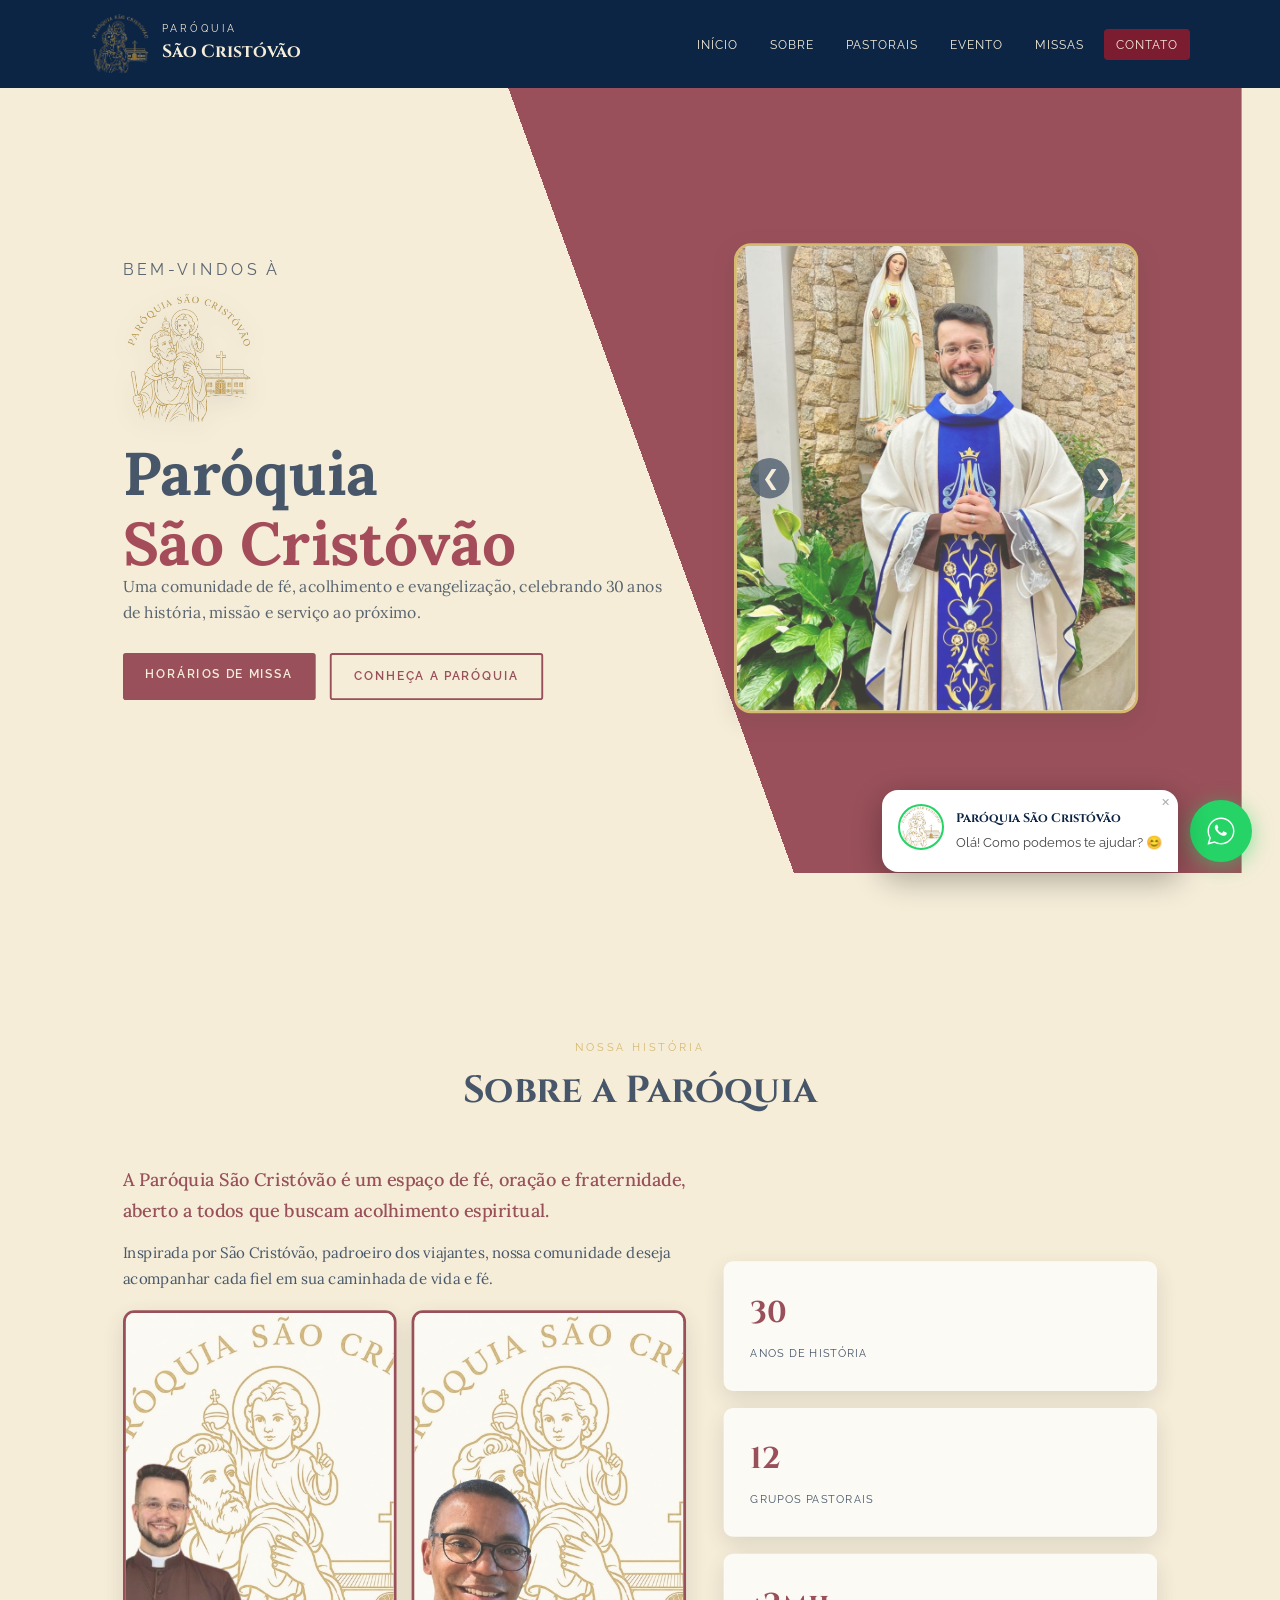
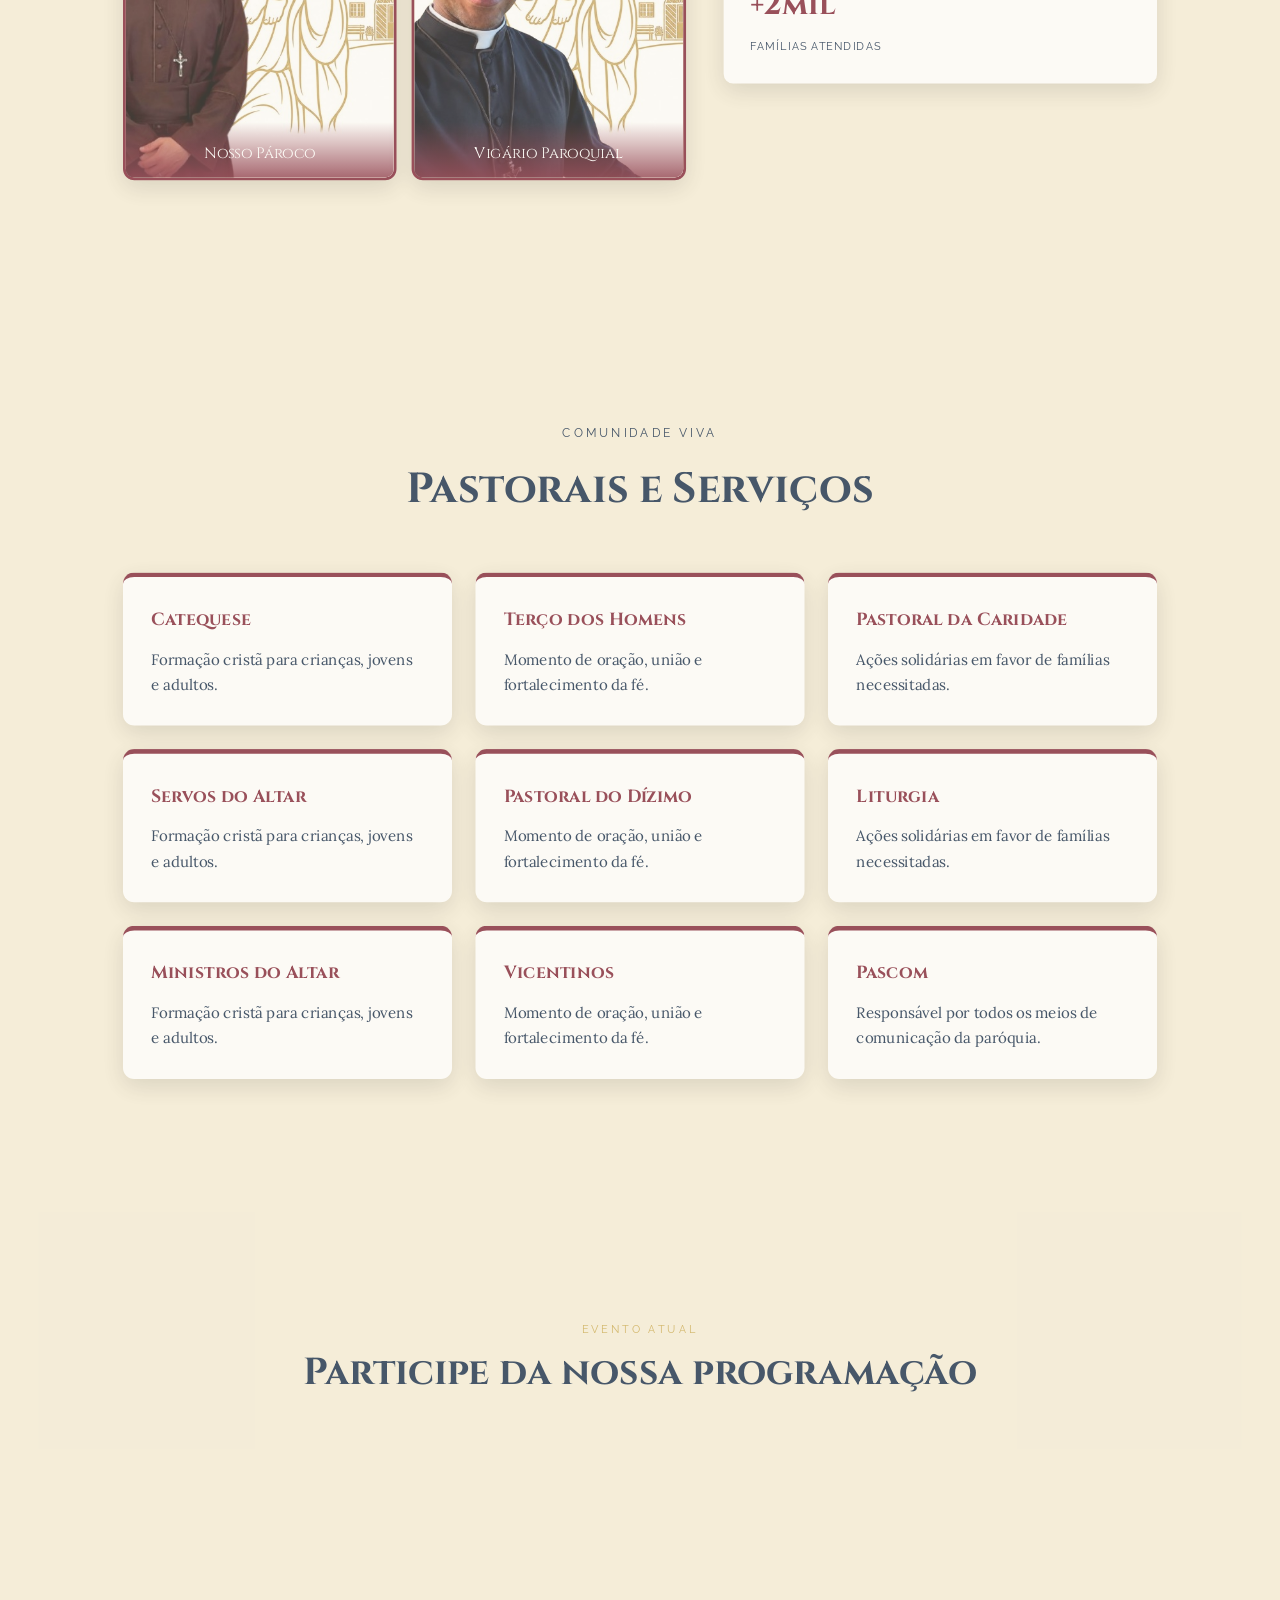
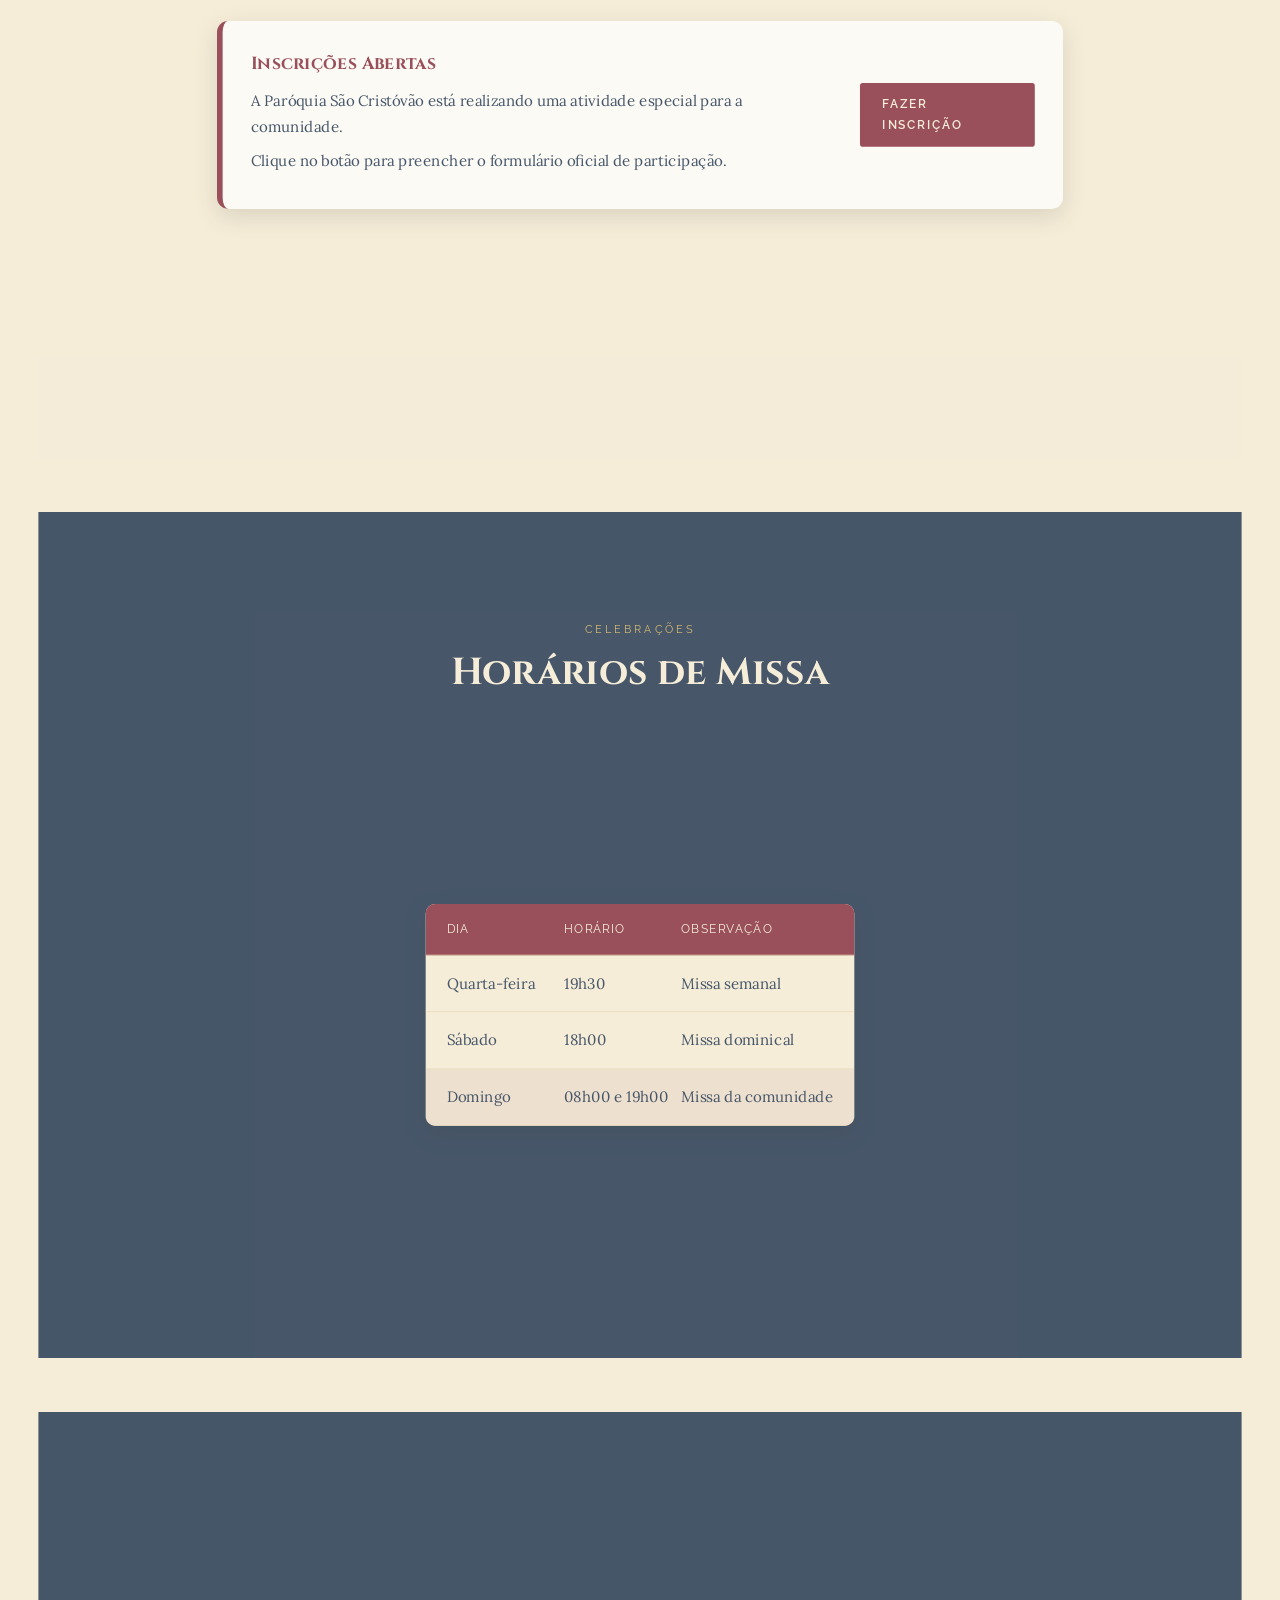
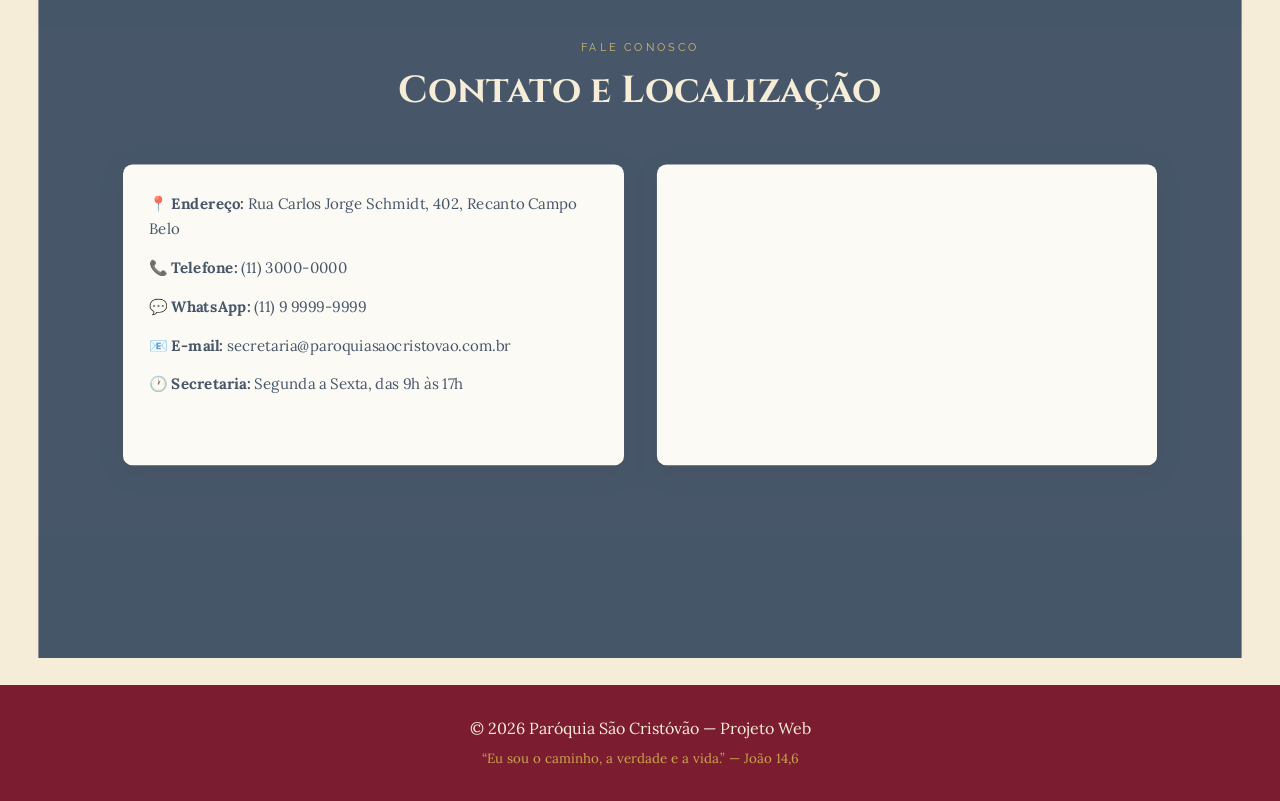
==== commit 25886f04: "Add files via upload" ====
--- a/Projeto Web - Paróquia/index.html
+++ b/Projeto Web - Paróquia/index.html
@@ -307,13 +307,17 @@
       <button class="wpp-close" id="wppClose">✕</button>
     </div>
 
-    <a 
-      class="wpp-btn" 
-      href="https://wa.me/551159798559?text=Olá!%20Gostaria%20de%20mais%20informações%20sobre%20a%20Paróquia%20São%20Cristóvão." 
-      target="_blank"
-      id="wppBtn">
-      💬
-    </a>
+  <a 
+  class="wpp-btn" 
+  href="https://wa.me/551159798559?text=Olá!%20Gostaria%20de%20mais%20informações%20sobre%20a%20Paróquia%20São%20Cristóvão." 
+  target="_blank"
+  id="wppBtn">
+  <svg xmlns="http://www.w3.org/2000/svg" viewBox="0 0 48 48" width="34" height="34">
+    <path fill="#fff" d="M4.9 43.3l2.7-9.9C5.9 30.7 5 27.4 5 24 5 13.5 13.5 5 24 5s19 8.5 19 19-8.5 19-19 19c-3.3 0-6.4-.8-9.1-2.3L4.9 43.3z"/>
+    <path fill="#25d366" d="M24 7c-9.4 0-17 7.6-17 17 0 3.1.8 6 2.3 8.6l.5.8-1.9 7 7.2-1.9.8.4C18.1 40.3 21 41 24 41c9.4 0 17-7.6 17-17S33.4 7 24 7z"/>
+    <path fill="#fff" d="M19.3 16c-.3-.7-.6-.7-.9-.7h-.8c-.3 0-.7.1-1 .5-.4.4-1.4 1.4-1.4 3.4s1.5 3.9 1.7 4.2c.2.3 2.9 4.6 7.1 6.3 3.5 1.4 4.2 1.1 5 1s2.5-1 2.9-2 .4-1.8.3-2c-.1-.2-.4-.3-.9-.6s-2.7-1.3-3.1-1.5c-.4-.2-.7-.2-1 .2-.3.4-1.2 1.5-1.5 1.8-.3.3-.5.3-.9.1s-1.8-.7-3.4-2.1c-1.3-1.1-2.1-2.5-2.4-2.9-.3-.4 0-.6.2-.8.2-.2.4-.5.6-.7.2-.2.3-.4.4-.7.1-.3 0-.6-.1-.8-.1-.4-1-2.4-1.3-3.2z"/>
+  </svg>
+  </a>
   </div>
 
   <footer>
--- a/Projeto Web - Paróquia/style.css
+++ b/Projeto Web - Paróquia/style.css
@@ -742,7 +742,7 @@
 }
 
 .wpp-btn {
-  width: 62px;               /* ← maior */
+  width: 62px;
   height: 62px;
   background: #25d366;
   border-radius: 50%;
@@ -814,11 +814,6 @@
   width: 100px;
   margin: 0 auto 20px auto;
 }
-
-  .snap-section {
-    transform: none;
-    opacity: 1;
-  }
 
   .section.snap-section {
     padding-top: 100px;
@@ -922,4 +917,16 @@
 
   font-size: 1.2rem;
   cursor: pointer;
+}
+
+.snap-section {
+  min-height: 100vh;
+  transform: scale(0.94);
+  opacity: 0.75;
+  transition: transform 0.6s ease, opacity 0.6s ease;
+}
+
+.snap-section.section-active {
+  transform: scale(1);
+  opacity: 1;
 }
